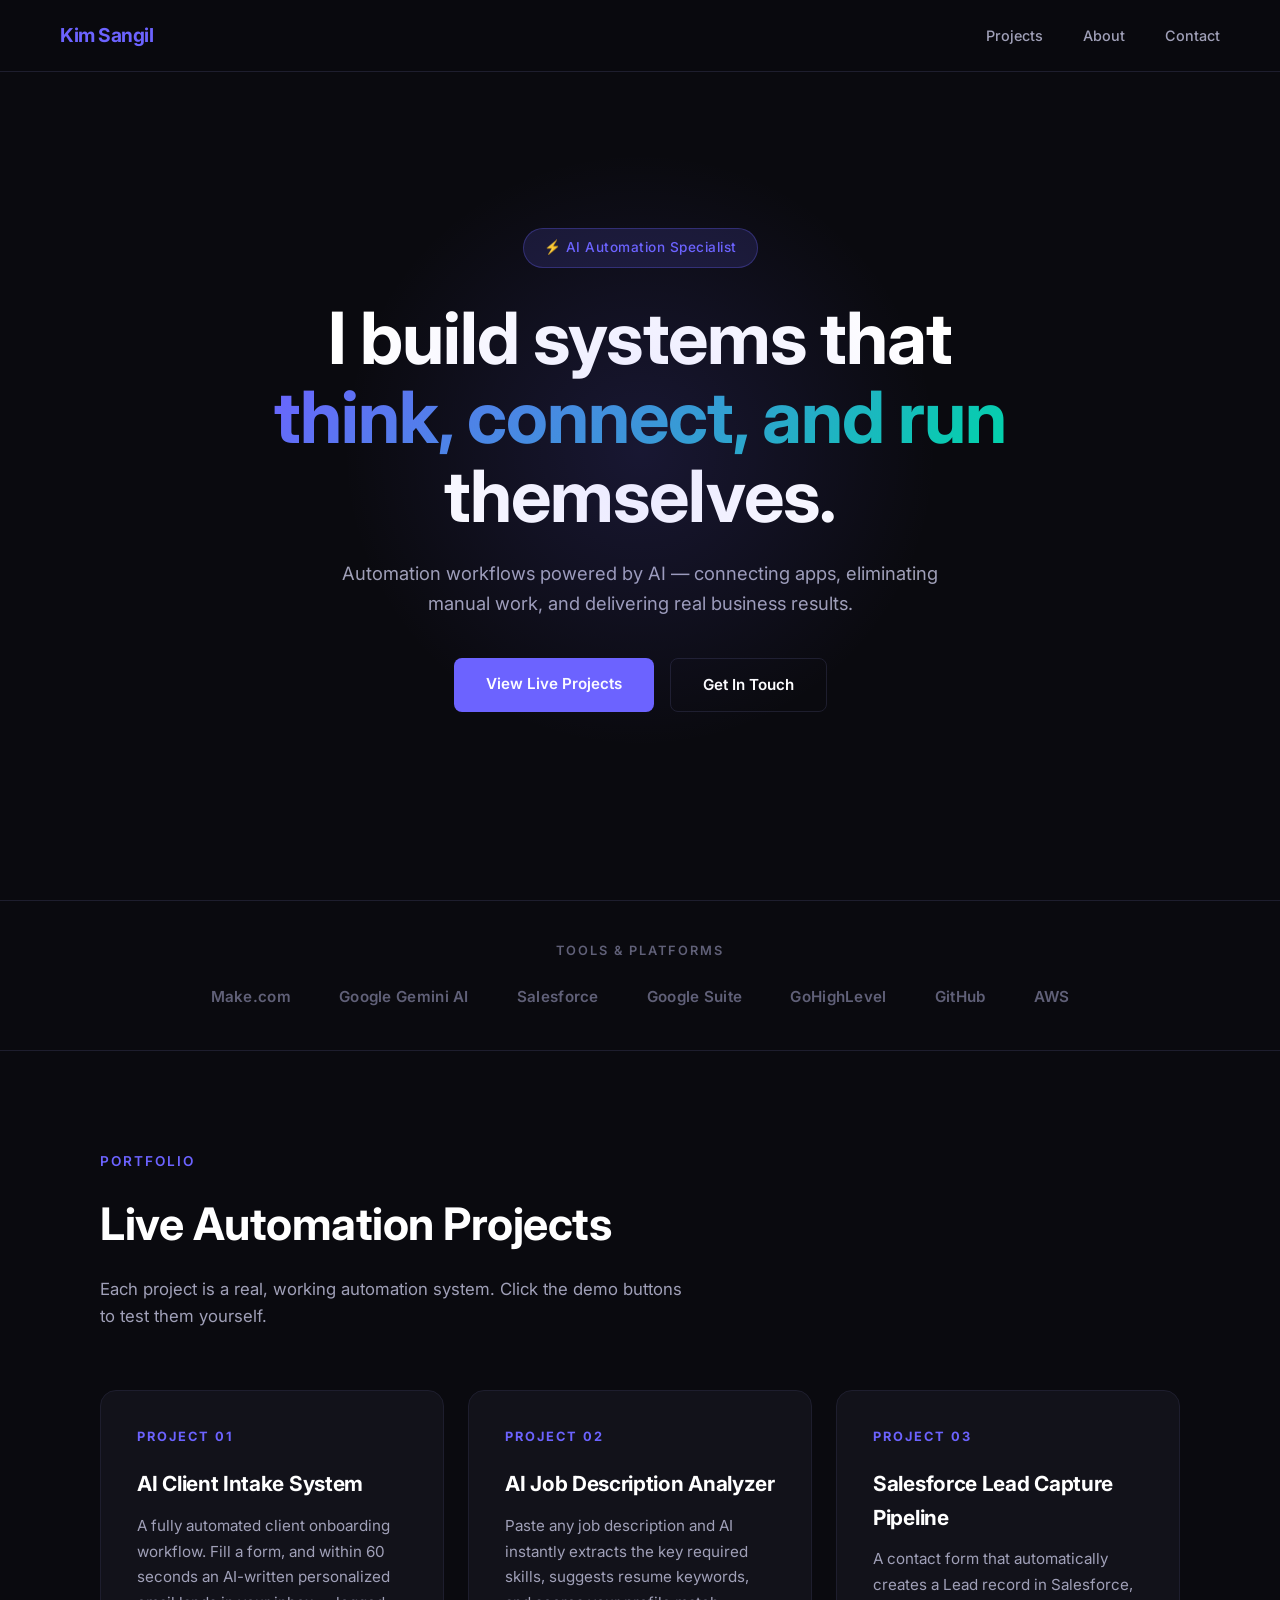
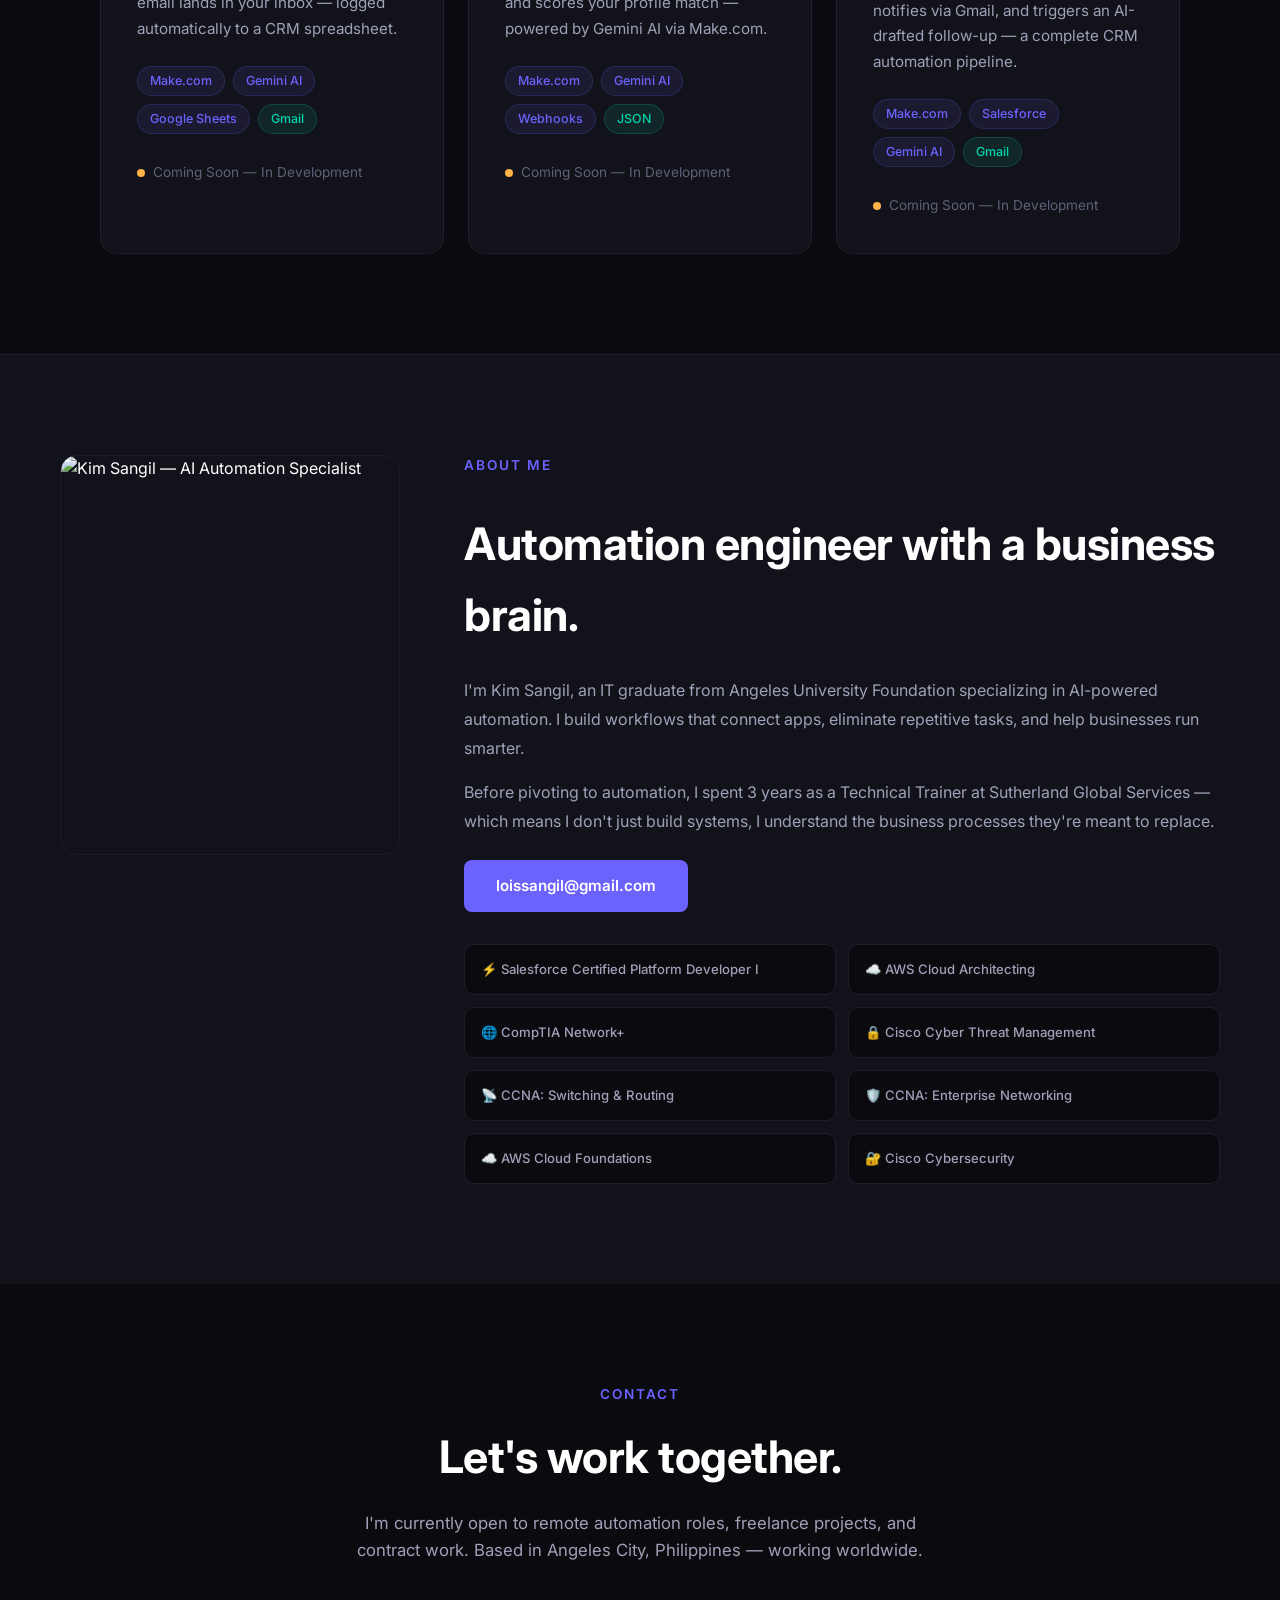
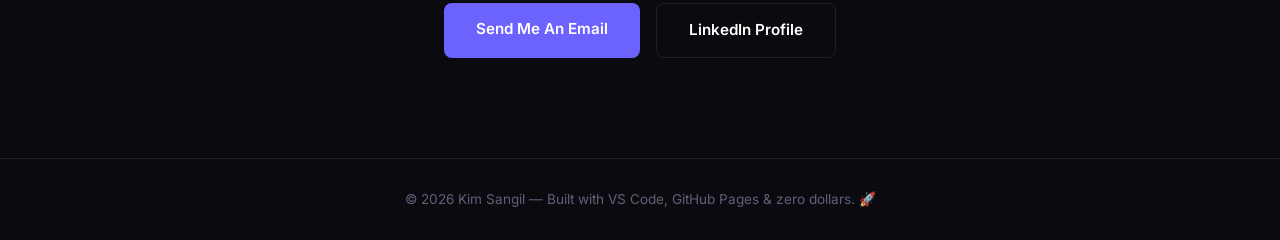
==== index.html @ e9405f99 "Redesign about section to 2-column layout with sticky photo" ====
<!doctype html>
<html lang="en">
  <head>
    <meta charset="UTF-8" />
    <meta name="viewport" content="width=device-width, initial-scale=1.0" />
    <title>Kim Sangil | AI Automation Portfolio</title>

    <!-- Google Fonts -->
    <link
      href="https://fonts.googleapis.com/css2?family=Inter:wght@300;400;500;600;700&display=swap"
      rel="stylesheet"
    />

    <!-- Our Stylesheet — separation of concerns -->
    <link rel="stylesheet" href="css/styles.css" />
  </head>
  <body>
    <!-- NAV -->
    <nav>
      <div class="nav-logo">Kim Sangil</div>
      <ul class="nav-links">
        <li><a href="#projects">Projects</a></li>
        <li><a href="#about">About</a></li>
        <li><a href="#contact">Contact</a></li>
      </ul>
    </nav>

    <!-- HERO -->
    <section class="hero">
      <div>
        <div class="hero-badge">⚡ AI Automation Specialist</div>
        <h1>
          I build systems that<br /><span>think, connect, and run</span
          ><br />themselves.
        </h1>
        <p>
          Automation workflows powered by AI — connecting apps, eliminating
          manual work, and delivering real business results.
        </p>
        <div class="hero-buttons">
          <a href="#projects" class="btn-primary">View Live Projects</a>
          <a href="#contact" class="btn-secondary">Get In Touch</a>
        </div>
      </div>
    </section>

    <!-- TECH STRIP -->
    <div class="tech-strip">
      <p>Tools & Platforms</p>
      <div class="tech-logos">
        <span class="tech-logo">Make.com</span>
        <span class="tech-logo">Google Gemini AI</span>
        <span class="tech-logo">Salesforce</span>
        <span class="tech-logo">Google Suite</span>
        <span class="tech-logo">GoHighLevel</span>
        <span class="tech-logo">GitHub</span>
        <span class="tech-logo">AWS</span>
      </div>
    </div>

    <!-- PROJECTS -->
    <section class="projects" id="projects">
      <div class="section-label">Portfolio</div>
      <h2 class="section-title">Live Automation Projects</h2>
      <p class="section-subtitle">
        Each project is a real, working automation system. Click the demo
        buttons to test them yourself.
      </p>

      <div class="projects-grid">
        <!-- PROJECT 1 -->
        <div class="project-card">
          <div class="project-number">PROJECT 01</div>
          <h3 class="project-title">AI Client Intake System</h3>
          <p class="project-desc">
            A fully automated client onboarding workflow. Fill a form, and
            within 60 seconds an AI-written personalized email lands in your
            inbox — logged automatically to a CRM spreadsheet.
          </p>
          <div class="project-tags">
            <span class="tag">Make.com</span>
            <span class="tag">Gemini AI</span>
            <span class="tag">Google Sheets</span>
            <span class="tag green">Gmail</span>
          </div>
          <div class="project-status">
            <div class="status-dot building"></div>
            Coming Soon — In Development
          </div>
        </div>

        <!-- PROJECT 2 -->
        <div class="project-card">
          <div class="project-number">PROJECT 02</div>
          <h3 class="project-title">AI Job Description Analyzer</h3>
          <p class="project-desc">
            Paste any job description and AI instantly extracts the key required
            skills, suggests resume keywords, and scores your profile match —
            powered by Gemini AI via Make.com.
          </p>
          <div class="project-tags">
            <span class="tag">Make.com</span>
            <span class="tag">Gemini AI</span>
            <span class="tag">Webhooks</span>
            <span class="tag green">JSON</span>
          </div>
          <div class="project-status">
            <div class="status-dot building"></div>
            Coming Soon — In Development
          </div>
        </div>

        <!-- PROJECT 3 -->
        <div class="project-card">
          <div class="project-number">PROJECT 03</div>
          <h3 class="project-title">Salesforce Lead Capture Pipeline</h3>
          <p class="project-desc">
            A contact form that automatically creates a Lead record in
            Salesforce, notifies via Gmail, and triggers an AI-drafted follow-up
            — a complete CRM automation pipeline.
          </p>
          <div class="project-tags">
            <span class="tag">Make.com</span>
            <span class="tag">Salesforce</span>
            <span class="tag">Gemini AI</span>
            <span class="tag green">Gmail</span>
          </div>
          <div class="project-status">
            <div class="status-dot building"></div>
            Coming Soon — In Development
          </div>
        </div>
      </div>
    </section>

    <!-- ABOUT -->
    <section class="about" id="about">
      <div class="about-inner">
        <!-- LEFT: Photo -->
        <div class="about-photo-wrapper">
          <img
            src="assets/kim_sangil_photo.jpg"
            alt="Kim Sangil — AI Automation Specialist"
            class="about-photo"
          />
        </div>

        <!-- RIGHT: Everything stacked -->
        <div class="about-content">
          <div class="section-label">About Me</div>
          <h2 class="section-title">
            Automation engineer with a business brain.
          </h2>
          <p>
            I'm Kim Sangil, an IT graduate from Angeles University Foundation
            specializing in AI-powered automation. I build workflows that
            connect apps, eliminate repetitive tasks, and help businesses run
            smarter.
          </p>
          <p>
            Before pivoting to automation, I spent 3 years as a Technical
            Trainer at Sutherland Global Services — which means I don't just
            build systems, I understand the business processes they're meant to
            replace.
          </p>
          <a href="mailto:loissangil@gmail.com" class="btn-primary"
            >loissangil@gmail.com</a
          >

          <!-- Certs sit naturally below the text -->
          <div class="certs-grid">
            <div class="cert-item">
              ⚡ Salesforce Certified Platform Developer I
            </div>
            <div class="cert-item">☁️ AWS Cloud Architecting</div>
            <div class="cert-item">🌐 CompTIA Network+</div>
            <div class="cert-item">🔒 Cisco Cyber Threat Management</div>
            <div class="cert-item">📡 CCNA: Switching & Routing</div>
            <div class="cert-item">🛡️ CCNA: Enterprise Networking</div>
            <div class="cert-item">☁️ AWS Cloud Foundations</div>
            <div class="cert-item">🔐 Cisco Cybersecurity</div>
          </div>
        </div>
      </div>
    </section>

    <!-- CONTACT -->
    <section class="contact" id="contact">
      <div class="section-label">Contact</div>
      <h2 class="section-title">Let's work together.</h2>
      <p>
        I'm currently open to remote automation roles, freelance projects, and
        contract work. Based in Angeles City, Philippines — working worldwide.
      </p>
      <div class="contact-links">
        <a href="mailto:loissangil@gmail.com" class="btn-primary"
          >Send Me An Email</a
        >
        <a
          href="https://linkedin.com/in/kimsangil"
          target="_blank"
          class="btn-secondary"
          >LinkedIn Profile</a
        >
      </div>
    </section>

    <!-- FOOTER -->
    <footer>
      <p>
        © 2026 Kim Sangil — Built with VS Code, GitHub Pages & zero dollars. 🚀
      </p>
    </footer>

    <!-- Our JavaScript — loads last so HTML exists before JS runs -->
    <script src="js/main.js"></script>
  </body>
</html>
---- css/styles.css ----
/* ============================================
   KIM SANGIL — AUTOMATION PORTFOLIO
   styles.css — All visual design lives here
   ============================================ */

* {
  margin: 0;
  padding: 0;
  box-sizing: border-box;
}

:root {
  --primary: #6c63ff;
  --primary-dark: #5a52d5;
  --secondary: #00d4aa;
  --dark: #0a0a0f;
  --dark-card: #12121a;
  --dark-border: #1e1e2e;
  --text-primary: #ffffff;
  --text-secondary: #a0a0b8;
  --text-muted: #606078;
}

body {
  font-family: "Inter", sans-serif;
  background-color: var(--dark);
  color: var(--text-primary);
  line-height: 1.6;
}

/* ============================================
   NAVIGATION
   ============================================ */
nav {
  position: fixed;
  top: 0;
  width: 100%;
  padding: 20px 60px;
  display: flex;
  justify-content: space-between;
  align-items: center;
  background: rgba(10, 10, 15, 0.85);
  backdrop-filter: blur(12px);
  border-bottom: 1px solid var(--dark-border);
  z-index: 1000;
}

.nav-logo {
  font-size: 1.2rem;
  font-weight: 700;
  color: var(--primary);
  letter-spacing: -0.5px;
}

.nav-links {
  display: flex;
  gap: 40px;
  list-style: none;
}

.nav-links a {
  color: var(--text-secondary);
  text-decoration: none;
  font-size: 0.9rem;
  font-weight: 500;
  transition: color 0.3s;
}

.nav-links a:hover {
  color: var(--text-primary);
}

/* ============================================
   HERO SECTION
   ============================================ */
.hero {
  min-height: 100vh;
  display: flex;
  align-items: center;
  justify-content: center;
  text-align: center;
  padding: 120px 20px 80px;
  position: relative;
  overflow: hidden;
}

.hero::before {
  content: "";
  position: absolute;
  width: 600px;
  height: 600px;
  background: radial-gradient(
    circle,
    rgba(108, 99, 255, 0.15) 0%,
    transparent 70%
  );
  top: 50%;
  left: 50%;
  transform: translate(-50%, -50%);
  pointer-events: none;
}

.hero-badge {
  display: inline-block;
  background: rgba(108, 99, 255, 0.15);
  border: 1px solid rgba(108, 99, 255, 0.3);
  color: var(--primary);
  padding: 8px 20px;
  border-radius: 50px;
  font-size: 0.85rem;
  font-weight: 500;
  margin-bottom: 30px;
  letter-spacing: 0.5px;
}

.hero h1 {
  font-size: clamp(2.5rem, 6vw, 4.5rem);
  font-weight: 700;
  line-height: 1.1;
  margin-bottom: 24px;
  letter-spacing: -1px;
}

.hero h1 span {
  background: linear-gradient(135deg, var(--primary), var(--secondary));
  -webkit-background-clip: text;
  -webkit-text-fill-color: transparent;
  background-clip: text;
}

.hero p {
  font-size: 1.15rem;
  color: var(--text-secondary);
  max-width: 600px;
  margin: 0 auto 40px;
  font-weight: 400;
}

.hero-buttons {
  display: flex;
  gap: 16px;
  justify-content: center;
  flex-wrap: wrap;
}

/* ============================================
   BUTTONS
   ============================================ */
.btn-primary {
  background: var(--primary);
  color: white;
  padding: 14px 32px;
  border-radius: 8px;
  text-decoration: none;
  font-weight: 600;
  font-size: 0.95rem;
  transition: all 0.3s;
  border: none;
  cursor: pointer;
  display: inline-block;
}

.btn-primary:hover {
  background: var(--primary-dark);
  transform: translateY(-2px);
  box-shadow: 0 8px 25px rgba(108, 99, 255, 0.4);
}

.btn-secondary {
  background: transparent;
  color: var(--text-primary);
  padding: 14px 32px;
  border-radius: 8px;
  text-decoration: none;
  font-weight: 600;
  font-size: 0.95rem;
  transition: all 0.3s;
  border: 1px solid var(--dark-border);
  display: inline-block;
}

.btn-secondary:hover {
  border-color: var(--primary);
  color: var(--primary);
  transform: translateY(-2px);
}

/* ============================================
   TECH STRIP
   ============================================ */
.tech-strip {
  padding: 40px 60px;
  border-top: 1px solid var(--dark-border);
  border-bottom: 1px solid var(--dark-border);
  text-align: center;
}

.tech-strip p {
  color: var(--text-muted);
  font-size: 0.8rem;
  font-weight: 600;
  letter-spacing: 2px;
  text-transform: uppercase;
  margin-bottom: 24px;
}

.tech-logos {
  display: flex;
  justify-content: center;
  align-items: center;
  gap: 48px;
  flex-wrap: wrap;
}

.tech-logo {
  color: var(--text-muted);
  font-size: 0.95rem;
  font-weight: 600;
  transition: color 0.3s;
  letter-spacing: 0.3px;
}

.tech-logo:hover {
  color: var(--text-primary);
}

/* ============================================
   PROJECTS SECTION
   ============================================ */
.projects {
  padding: 100px 60px;
  max-width: 1200px;
  margin: 0 auto;
}

.section-label {
  color: var(--primary);
  font-size: 0.85rem;
  font-weight: 600;
  letter-spacing: 2px;
  text-transform: uppercase;
  margin-bottom: 16px;
}

.section-title {
  font-size: clamp(1.8rem, 4vw, 2.8rem);
  font-weight: 700;
  margin-bottom: 16px;
  letter-spacing: -0.5px;
}

.section-subtitle {
  color: var(--text-secondary);
  font-size: 1.05rem;
  max-width: 600px;
  margin-bottom: 60px;
}

.projects-grid {
  display: grid;
  grid-template-columns: repeat(auto-fit, minmax(340px, 1fr));
  gap: 24px;
}

.project-card {
  background: var(--dark-card);
  border: 1px solid var(--dark-border);
  border-radius: 16px;
  padding: 36px;
  transition: all 0.3s;
  position: relative;
  overflow: hidden;
}

.project-card::before {
  content: "";
  position: absolute;
  top: 0;
  left: 0;
  right: 0;
  height: 2px;
  background: linear-gradient(90deg, var(--primary), var(--secondary));
  opacity: 0;
  transition: opacity 0.3s;
}

.project-card:hover {
  border-color: rgba(108, 99, 255, 0.3);
  transform: translateY(-4px);
  box-shadow: 0 20px 40px rgba(0, 0, 0, 0.3);
}

.project-card:hover::before {
  opacity: 1;
}

.project-number {
  font-size: 0.8rem;
  font-weight: 700;
  color: var(--primary);
  letter-spacing: 2px;
  margin-bottom: 20px;
}

.project-title {
  font-size: 1.3rem;
  font-weight: 700;
  margin-bottom: 12px;
  letter-spacing: -0.3px;
}

.project-desc {
  color: var(--text-secondary);
  font-size: 0.95rem;
  margin-bottom: 24px;
  line-height: 1.7;
}

.project-tags {
  display: flex;
  flex-wrap: wrap;
  gap: 8px;
  margin-bottom: 28px;
}

.tag {
  background: rgba(108, 99, 255, 0.1);
  border: 1px solid rgba(108, 99, 255, 0.2);
  color: var(--primary);
  padding: 4px 12px;
  border-radius: 50px;
  font-size: 0.78rem;
  font-weight: 500;
}

.tag.green {
  background: rgba(0, 212, 170, 0.1);
  border-color: rgba(0, 212, 170, 0.2);
  color: var(--secondary);
}

.project-status {
  display: flex;
  align-items: center;
  gap: 8px;
  color: var(--text-muted);
  font-size: 0.85rem;
}

.status-dot {
  width: 8px;
  height: 8px;
  border-radius: 50%;
  background: var(--secondary);
  animation: pulse 2s infinite;
}

.status-dot.building {
  background: #ffb347;
}

@keyframes pulse {
  0%,
  100% {
    opacity: 1;
  }
  50% {
    opacity: 0.4;
  }
}

/* ============================================
   ABOUT SECTION
   ============================================ */
.about {
  padding: 100px 60px;
  border-top: 1px solid var(--dark-border);
  background: var(--dark-card);
}

.about-inner {
  max-width: 1200px;
  margin: 0 auto;
  display: grid;
  grid-template-columns: 340px 1fr;
  gap: 64px;
  align-items: start;
}

/* LEFT COLUMN — Photo */
.about-photo-wrapper {
  position: sticky;
  top: 100px;
  display: flex;
  justify-content: center;
}

.about-photo {
  width: 100%;
  max-width: 340px;
  height: 400px;
  object-fit: cover;
  object-position: top;
  border-radius: 16px;
  border: 1px solid var(--dark-border);
  filter: grayscale(20%);
  transition: all 0.4s;
}

.about-photo:hover {
  filter: grayscale(0%);
  border-color: var(--primary);
  box-shadow: 0 20px 40px rgba(108, 99, 255, 0.2);
  transform: translateY(-4px);
}

/* RIGHT COLUMN — All content stacked */
.about-content {
  display: flex;
  flex-direction: column;
  gap: 16px;
}

.about-content .section-title {
  margin-bottom: 8px;
}

.about-content p {
  color: var(--text-secondary);
  font-size: 1rem;
  line-height: 1.8;
}

.about-content .btn-primary {
  align-self: flex-start;
  margin-top: 8px;
  margin-bottom: 8px;
}

/* Certs grid — 4 columns under the text */
.certs-grid {
  display: grid;
  grid-template-columns: repeat(2, 1fr);
  gap: 12px;
  margin-top: 8px;
}

.cert-item {
  background: var(--dark);
  border: 1px solid var(--dark-border);
  border-radius: 10px;
  padding: 14px 16px;
  font-size: 0.82rem;
  color: var(--text-secondary);
  font-weight: 500;
  transition: all 0.3s;
}

.cert-item:hover {
  border-color: var(--primary);
  color: var(--text-primary);
}

/* ============================================
   CONTACT SECTION
   ============================================ */
.contact {
  padding: 100px 60px;
  text-align: center;
  max-width: 700px;
  margin: 0 auto;
}

.contact p {
  color: var(--text-secondary);
  font-size: 1.05rem;
  margin-bottom: 40px;
}

.contact-links {
  display: flex;
  gap: 16px;
  justify-content: center;
  flex-wrap: wrap;
}

/* ============================================
   FOOTER
   ============================================ */
footer {
  padding: 30px 60px;
  border-top: 1px solid var(--dark-border);
  text-align: center;
  color: var(--text-muted);
  font-size: 0.85rem;
}

/* ============================================
   RESPONSIVE — MOBILE
   ============================================ */
@media (max-width: 768px) {
  nav {
    padding: 16px 24px;
  }
  .nav-links {
    display: none;
  }
  .hero {
    padding: 100px 24px 60px;
  }
  .tech-strip {
    padding: 30px 24px;
  }
  .tech-logos {
    gap: 24px;
  }
  .projects {
    padding: 60px 24px;
  }
  .about {
    padding: 60px 24px;
  }
  .about-inner {
    grid-template-columns: 1fr;
    gap: 40px;
  }
  .about-photo-wrapper {
    position: static;
  }
  .about-photo {
    height: 300px;
  }
  .certs-grid {
    grid-template-columns: 1fr;
  }
  .contact {
    padding: 60px 24px;
  }
  footer {
    padding: 24px;
  }
}
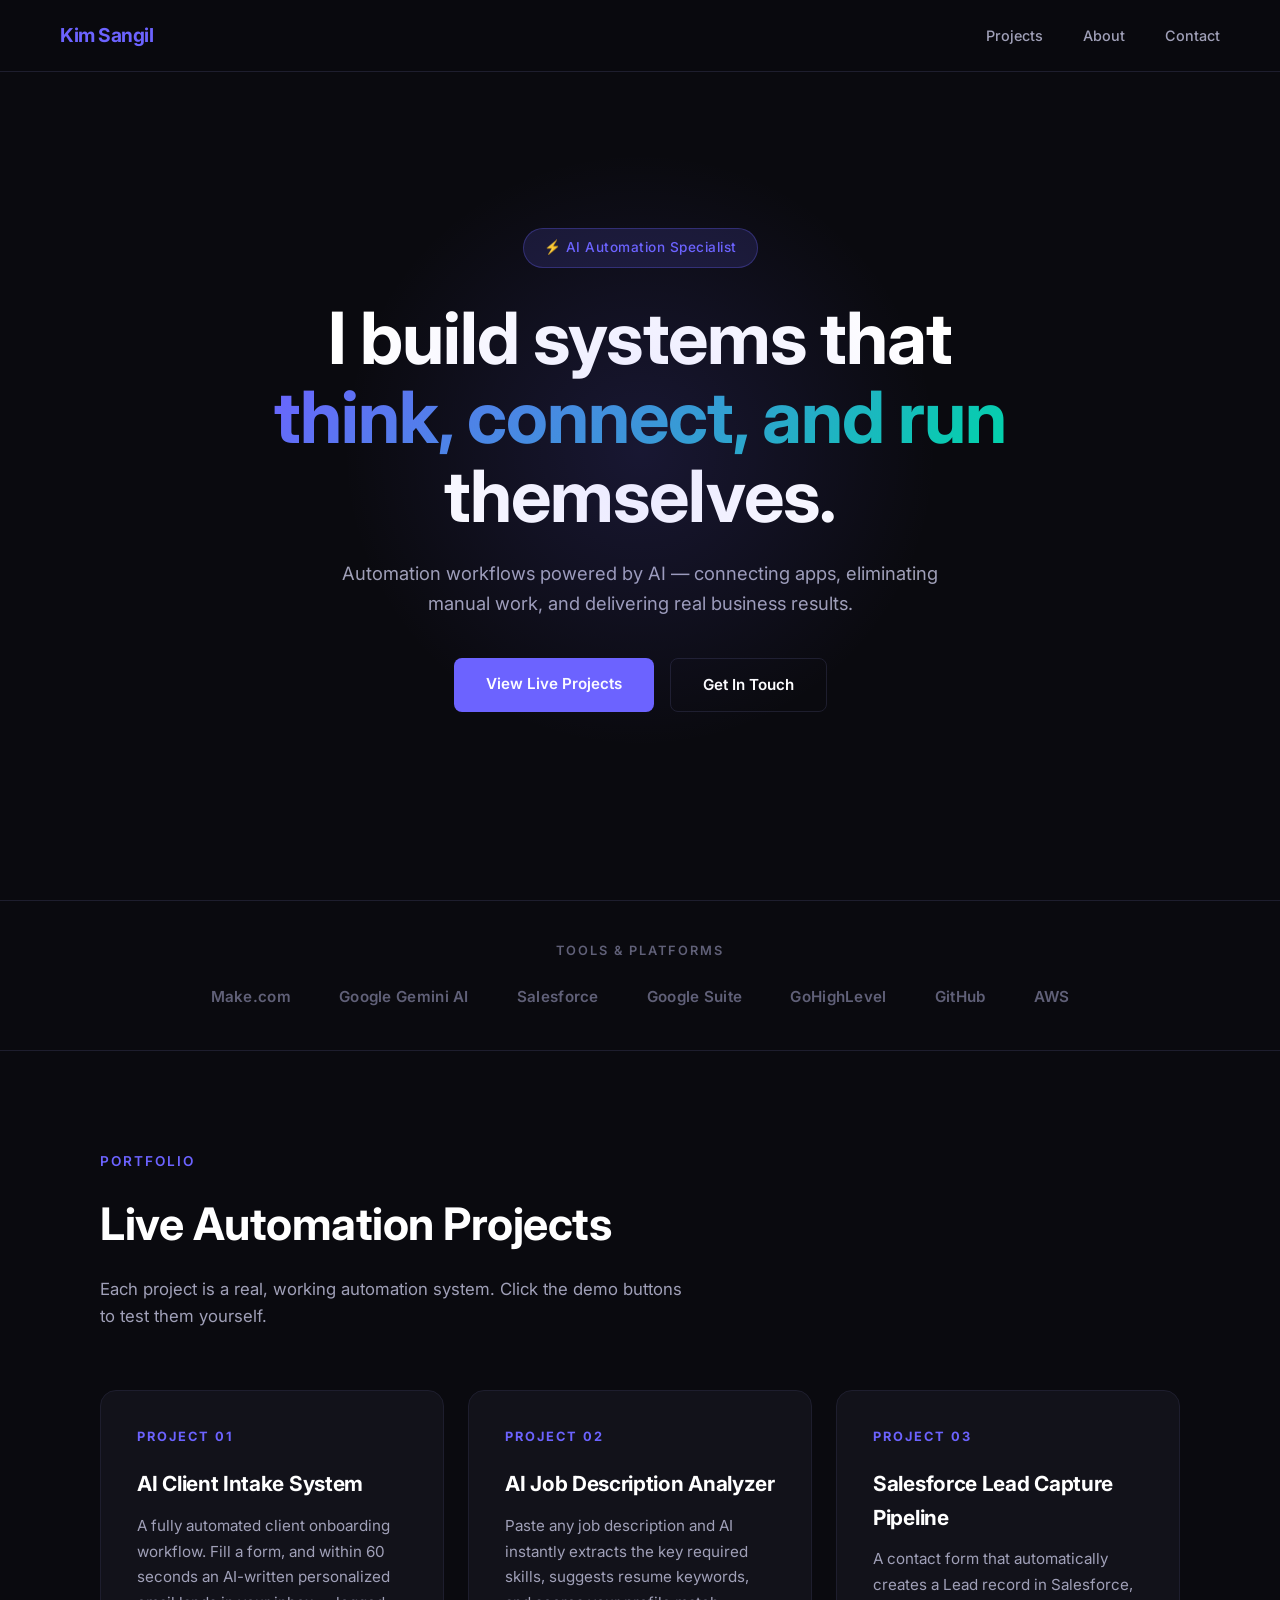
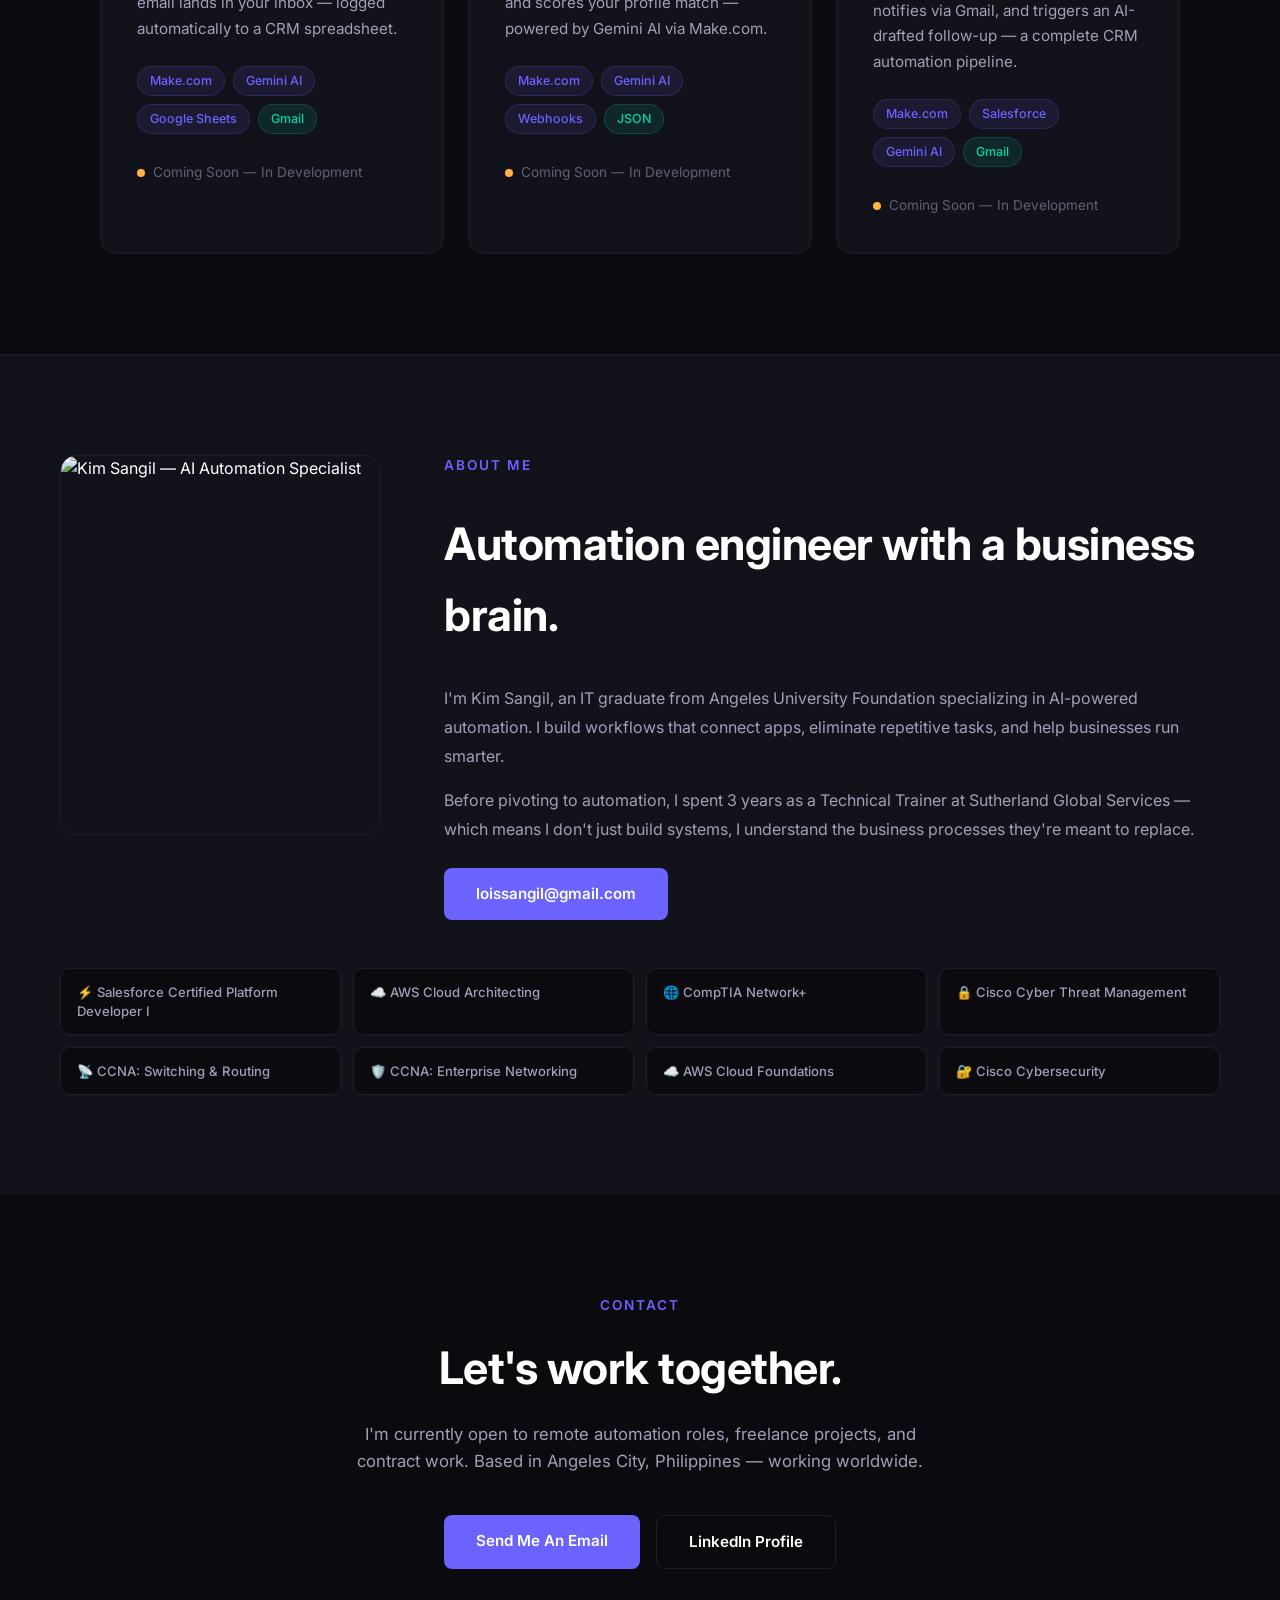
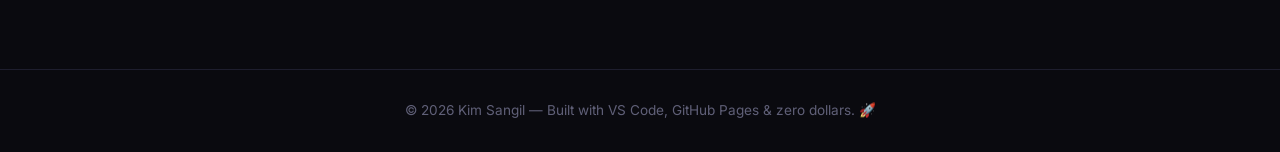
==== commit 77459971: "Fix about section layout using grid-template-areas" ====
--- a/index.html
+++ b/index.html
@@ -136,7 +136,7 @@
     <!-- ABOUT -->
     <section class="about" id="about">
       <div class="about-inner">
-        <!-- LEFT: Photo -->
+        <!-- Photo -->
         <div class="about-photo-wrapper">
           <img
             src="assets/kim_sangil_photo.jpg"
@@ -145,8 +145,8 @@
           />
         </div>
 
-        <!-- RIGHT: Everything stacked -->
-        <div class="about-content">
+        <!-- Text -->
+        <div class="about-text">
           <div class="section-label">About Me</div>
           <h2 class="section-title">
             Automation engineer with a business brain.
@@ -163,23 +163,23 @@
             build systems, I understand the business processes they're meant to
             replace.
           </p>
-          <a href="mailto:loissangil@gmail.com" class="btn-primary"
+          <a href="mailto:loissangil@gmail.com" class="btn-primary about-btn"
             >loissangil@gmail.com</a
           >
-
-          <!-- Certs sit naturally below the text -->
-          <div class="certs-grid">
-            <div class="cert-item">
-              ⚡ Salesforce Certified Platform Developer I
-            </div>
-            <div class="cert-item">☁️ AWS Cloud Architecting</div>
-            <div class="cert-item">🌐 CompTIA Network+</div>
-            <div class="cert-item">🔒 Cisco Cyber Threat Management</div>
-            <div class="cert-item">📡 CCNA: Switching & Routing</div>
-            <div class="cert-item">🛡️ CCNA: Enterprise Networking</div>
-            <div class="cert-item">☁️ AWS Cloud Foundations</div>
-            <div class="cert-item">🔐 Cisco Cybersecurity</div>
-          </div>
+        </div>
+
+        <!-- Certs — spans full width below both columns -->
+        <div class="certs-grid">
+          <div class="cert-item">
+            ⚡ Salesforce Certified Platform Developer I
+          </div>
+          <div class="cert-item">☁️ AWS Cloud Architecting</div>
+          <div class="cert-item">🌐 CompTIA Network+</div>
+          <div class="cert-item">🔒 Cisco Cyber Threat Management</div>
+          <div class="cert-item">📡 CCNA: Switching & Routing</div>
+          <div class="cert-item">🛡️ CCNA: Enterprise Networking</div>
+          <div class="cert-item">☁️ AWS Cloud Foundations</div>
+          <div class="cert-item">🔐 Cisco Cybersecurity</div>
         </div>
       </div>
     </section>
--- a/css/styles.css
+++ b/css/styles.css
@@ -373,92 +373,91 @@
    ABOUT SECTION
    ============================================ */
 .about {
-  padding: 100px 60px;
-  border-top: 1px solid var(--dark-border);
-  background: var(--dark-card);
+    padding: 100px 60px;
+    border-top: 1px solid var(--dark-border);
+    background: var(--dark-card);
 }
 
 .about-inner {
-  max-width: 1200px;
-  margin: 0 auto;
-  display: grid;
-  grid-template-columns: 340px 1fr;
-  gap: 64px;
-  align-items: start;
-}
-
-/* LEFT COLUMN — Photo */
+    max-width: 1200px;
+    margin: 0 auto;
+    display: grid;
+    grid-template-columns: 320px 1fr;
+    grid-template-areas:
+        "photo text"
+        "certs certs";
+    gap: 48px 64px;
+    align-items: start;
+}
+
+/* Photo — top left */
 .about-photo-wrapper {
-  position: sticky;
-  top: 100px;
-  display: flex;
-  justify-content: center;
+    grid-area: photo;
 }
 
 .about-photo {
-  width: 100%;
-  max-width: 340px;
-  height: 400px;
-  object-fit: cover;
-  object-position: top;
-  border-radius: 16px;
-  border: 1px solid var(--dark-border);
-  filter: grayscale(20%);
-  transition: all 0.4s;
+    width: 100%;
+    height: 380px;
+    object-fit: cover;
+    object-position: top;
+    border-radius: 16px;
+    border: 1px solid var(--dark-border);
+    filter: grayscale(20%);
+    transition: all 0.4s;
+    display: block;
 }
 
 .about-photo:hover {
-  filter: grayscale(0%);
-  border-color: var(--primary);
-  box-shadow: 0 20px 40px rgba(108, 99, 255, 0.2);
-  transform: translateY(-4px);
-}
-
-/* RIGHT COLUMN — All content stacked */
-.about-content {
-  display: flex;
-  flex-direction: column;
-  gap: 16px;
-}
-
-.about-content .section-title {
-  margin-bottom: 8px;
-}
-
-.about-content p {
-  color: var(--text-secondary);
-  font-size: 1rem;
-  line-height: 1.8;
-}
-
-.about-content .btn-primary {
-  align-self: flex-start;
-  margin-top: 8px;
-  margin-bottom: 8px;
-}
-
-/* Certs grid — 4 columns under the text */
+    filter: grayscale(0%);
+    border-color: var(--primary);
+    box-shadow: 0 20px 40px rgba(108, 99, 255, 0.2);
+    transform: translateY(-4px);
+}
+
+/* Text — top right */
+.about-text {
+    grid-area: text;
+    display: flex;
+    flex-direction: column;
+    gap: 16px;
+    justify-content: center;
+    height: 100%;
+}
+
+.about-text p {
+    color: var(--text-secondary);
+    font-size: 1rem;
+    line-height: 1.8;
+}
+
+.about-btn {
+    align-self: flex-start;
+    margin-top: 8px;
+}
+
+/* Certs — full width below both columns */
 .certs-grid {
-  display: grid;
-  grid-template-columns: repeat(2, 1fr);
-  gap: 12px;
-  margin-top: 8px;
+    grid-area: certs;
+    display: grid;
+    grid-template-columns: repeat(4, 1fr);
+    gap: 12px;
 }
 
 .cert-item {
-  background: var(--dark);
-  border: 1px solid var(--dark-border);
-  border-radius: 10px;
-  padding: 14px 16px;
-  font-size: 0.82rem;
-  color: var(--text-secondary);
-  font-weight: 500;
-  transition: all 0.3s;
+    background: var(--dark);
+    border: 1px solid var(--dark-border);
+    border-radius: 10px;
+    padding: 14px 16px;
+    font-size: 0.82rem;
+    color: var(--text-secondary);
+    font-weight: 500;
+    transition: all 0.3s;
+    line-height: 1.4;
 }
 
 .cert-item:hover {
-  border-color: var(--primary);
-  color: var(--text-primary);
+    border-color: var(--primary);
+    color: var(--text-primary);
 }
 
 /* ============================================
@@ -499,44 +498,32 @@
    RESPONSIVE — MOBILE
    ============================================ */
 @media (max-width: 768px) {
-  nav {
-    padding: 16px 24px;
-  }
-  .nav-links {
-    display: none;
-  }
-  .hero {
-    padding: 100px 24px 60px;
-  }
-  .tech-strip {
-    padding: 30px 24px;
-  }
-  .tech-logos {
-    gap: 24px;
-  }
-  .projects {
-    padding: 60px 24px;
-  }
-  .about {
-    padding: 60px 24px;
-  }
-  .about-inner {
-    grid-template-columns: 1fr;
-    gap: 40px;
-  }
-  .about-photo-wrapper {
-    position: static;
-  }
-  .about-photo {
-    height: 300px;
-  }
-  .certs-grid {
-    grid-template-columns: 1fr;
-  }
-  .contact {
-    padding: 60px 24px;
-  }
-  footer {
-    padding: 24px;
-  }
-}
+    nav { padding: 16px 24px; }
+    .nav-links { display: none; }
+    .hero { padding: 100px 24px 60px; }
+    .tech-strip { padding: 30px 24px; }
+    .tech-logos { gap: 24px; }
+    .projects { padding: 60px 24px; }
+    .about { padding: 60px 24px; }
+    .about-inner {
+        grid-template-columns: 1fr;
+        grid-template-areas:
+            "photo"
+            "text"
+            "certs";
+        gap: 32px;
+    }
+    .about-photo {
+        height: 280px;
+    }
+    .about-btn {
+        align-self: stretch;
+        text-align: center;
+    }
+    .certs-grid {
+        grid-template-columns: repeat(2, 1fr);
+    }
+    .contact { padding: 60px 24px; }
+    footer { padding: 24px; }
+}
+
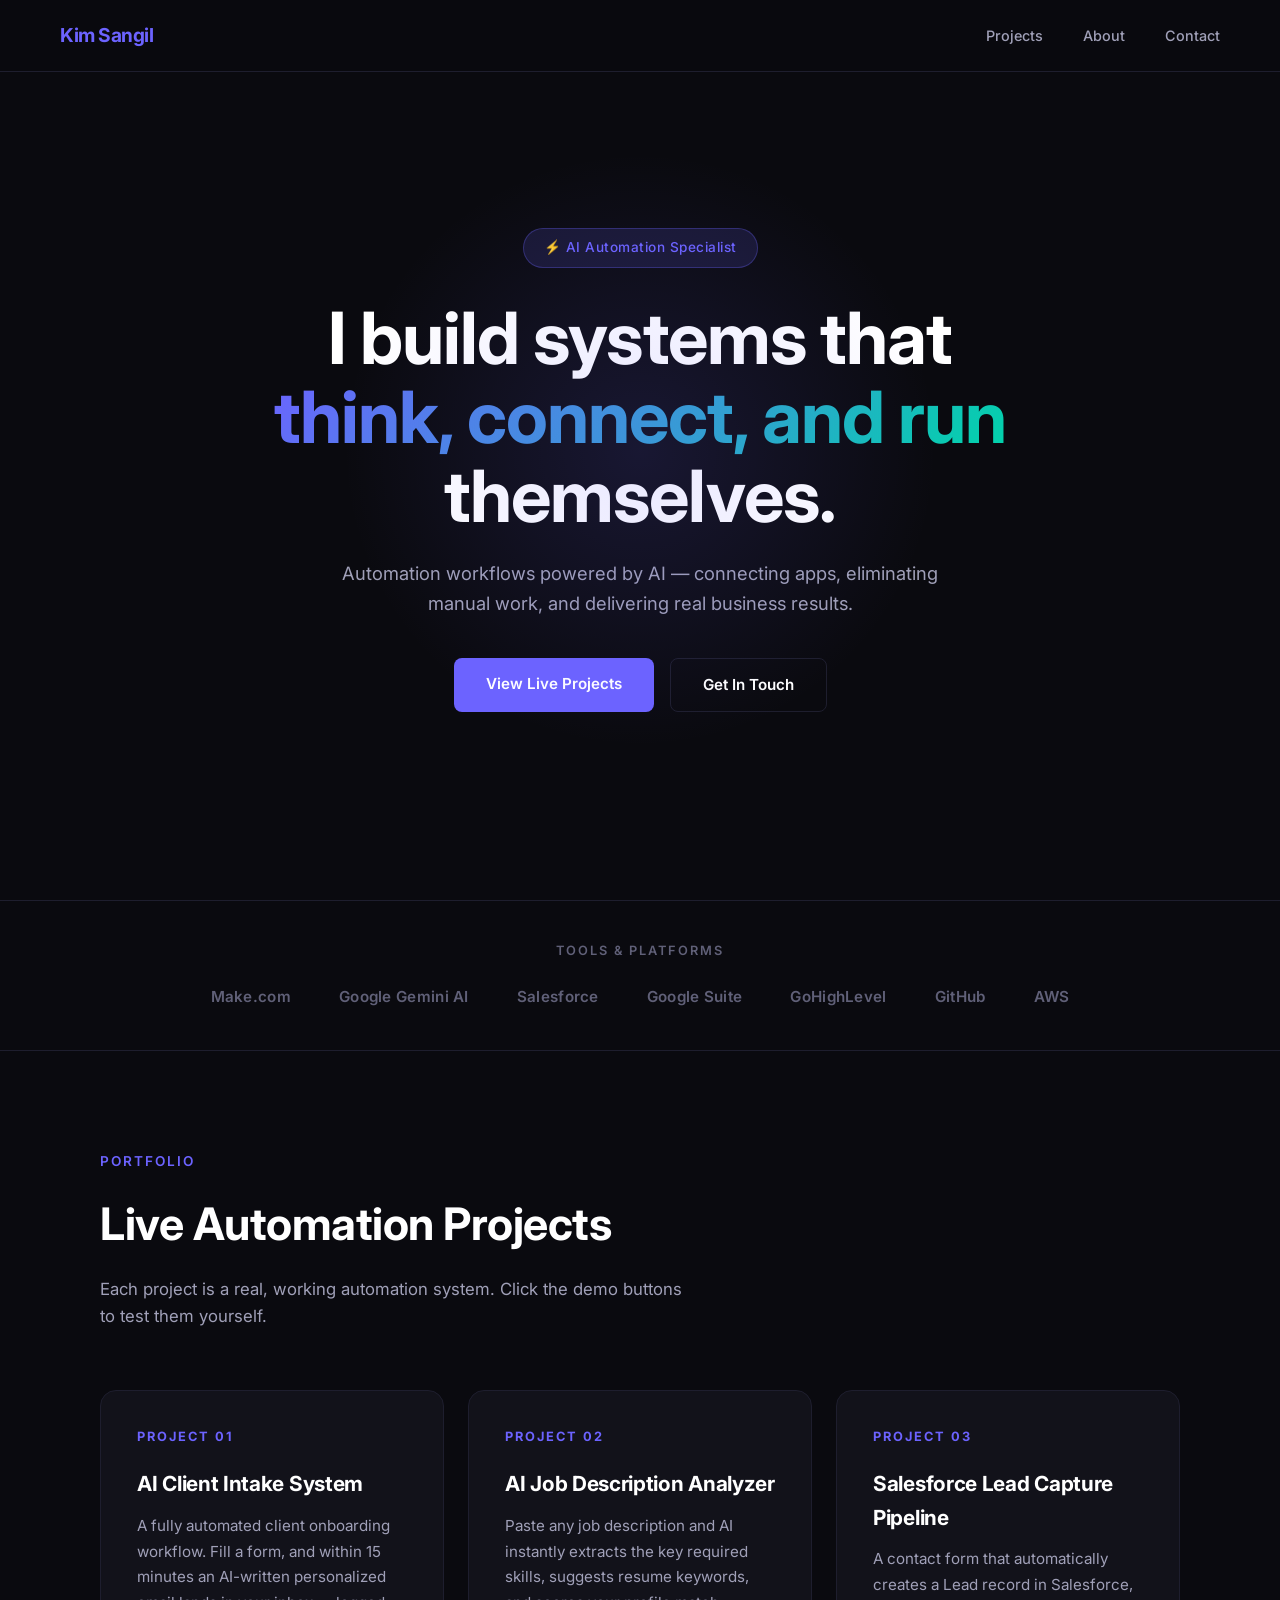
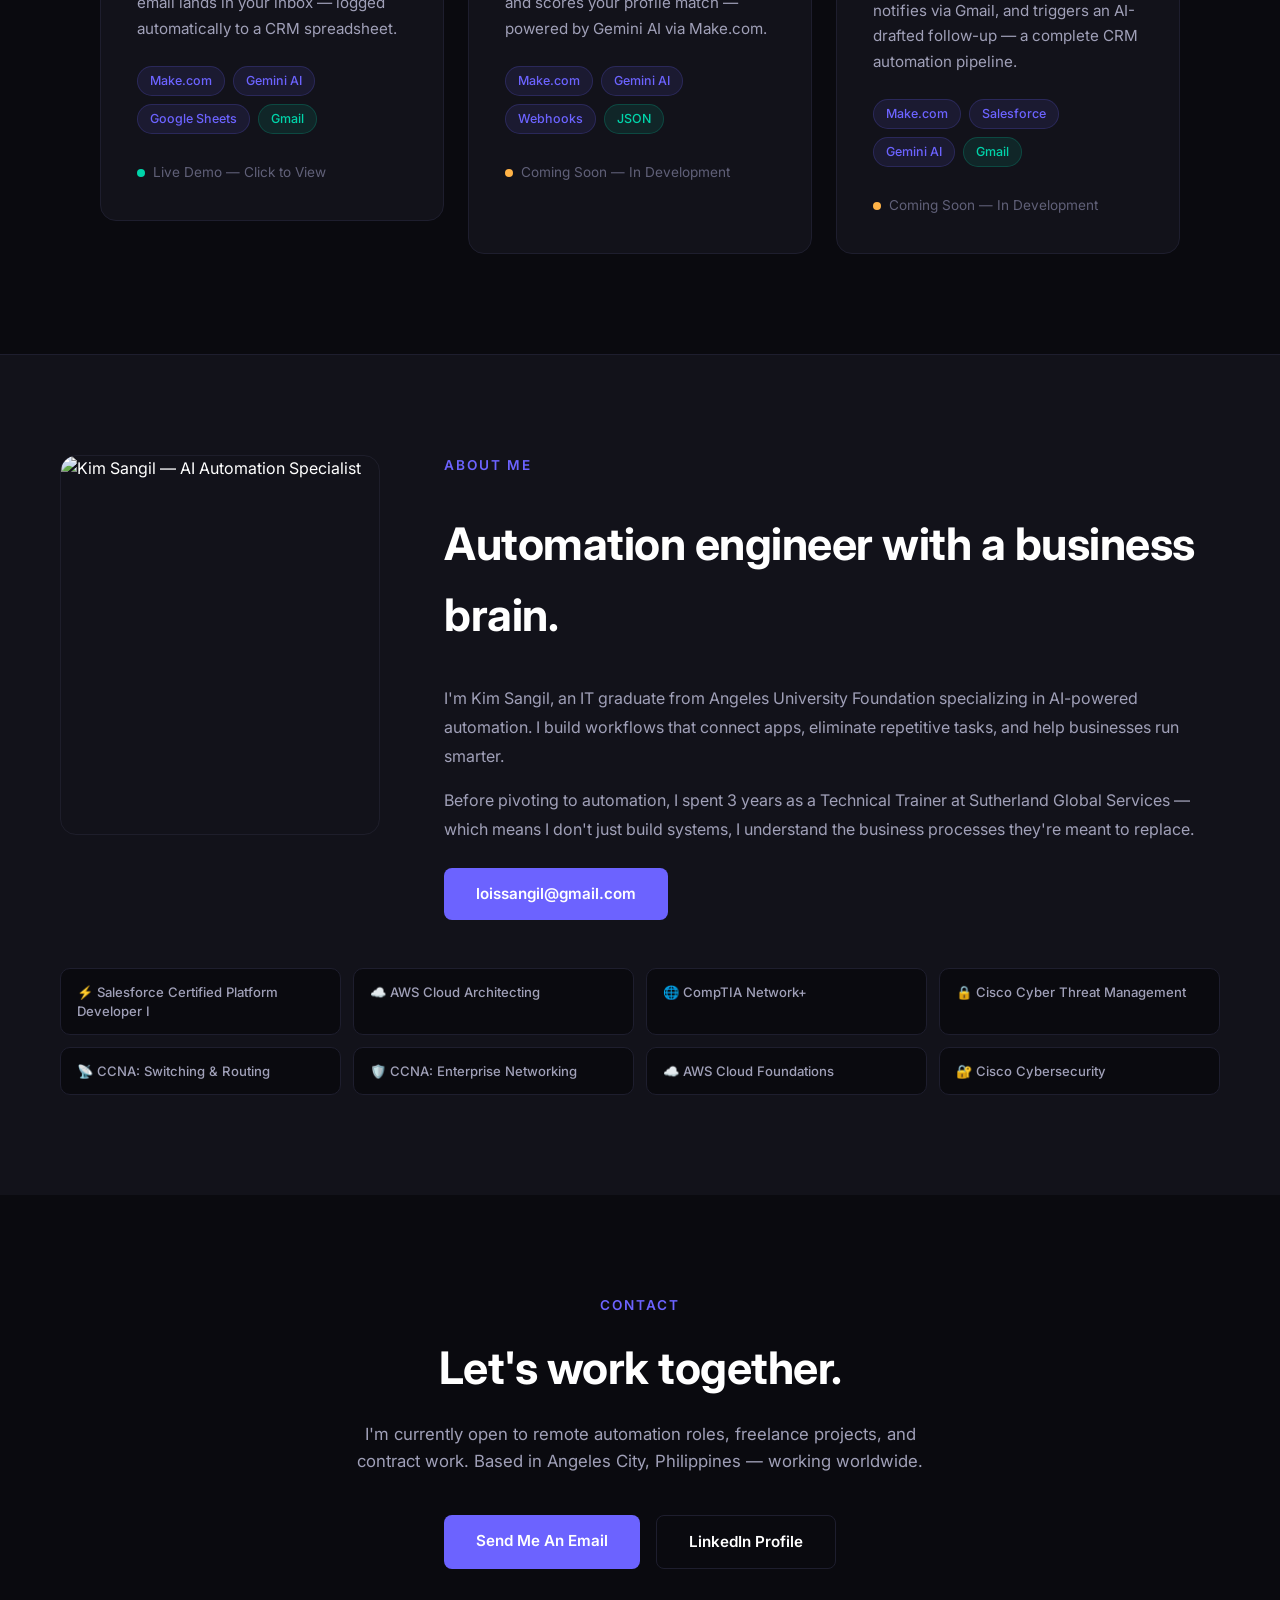
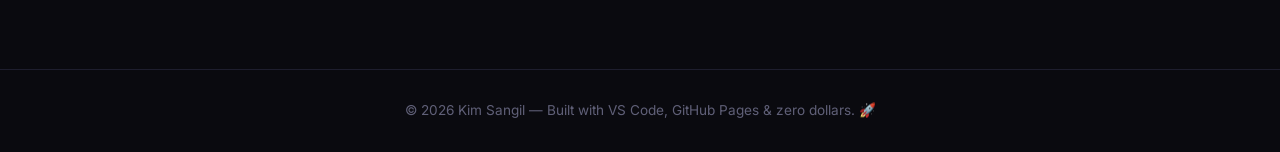
==== commit 4bd30f7e: "Add Project 01 detail page with embedded demo and build process" ====
--- a/index.html
+++ b/index.html
@@ -69,25 +69,23 @@
 
       <div class="projects-grid">
         <!-- PROJECT 1 -->
-        <div class="project-card">
-          <div class="project-number">PROJECT 01</div>
-          <h3 class="project-title">AI Client Intake System</h3>
-          <p class="project-desc">
-            A fully automated client onboarding workflow. Fill a form, and
-            within 60 seconds an AI-written personalized email lands in your
-            inbox — logged automatically to a CRM spreadsheet.
-          </p>
-          <div class="project-tags">
+<a href="project1.html" class="project-card-link">
+    <div class="project-card">
+        <div class="project-number">PROJECT 01</div>
+        <h3 class="project-title">AI Client Intake System</h3>
+        <p class="project-desc">A fully automated client onboarding workflow. Fill a form, and within 15 minutes an AI-written personalized email lands in your inbox — logged automatically to a CRM spreadsheet.</p>
+        <div class="project-tags">
             <span class="tag">Make.com</span>
             <span class="tag">Gemini AI</span>
             <span class="tag">Google Sheets</span>
             <span class="tag green">Gmail</span>
-          </div>
-          <div class="project-status">
-            <div class="status-dot building"></div>
-            Coming Soon — In Development
-          </div>
-        </div>
+        </div>
+        <div class="project-status">
+            <div class="status-dot"></div>
+            Live Demo — Click to View
+        </div>
+    </div>
+</a>
 
         <!-- PROJECT 2 -->
         <div class="project-card">
--- a/css/styles.css
+++ b/css/styles.css
@@ -270,6 +270,12 @@
   transition: all 0.3s;
   position: relative;
   overflow: hidden;
+}
+
+.project-card-link {
+    text-decoration: none;
+    color: inherit;
+    display: block;
 }
 
 .project-card::before {
@@ -527,3 +533,137 @@
     footer { padding: 24px; }
 }
 
+/* ============================================
+   PROJECT DETAIL PAGE (project1.html)
+   ============================================ */
+.project-hero {
+    padding: 140px 60px 80px;
+    max-width: 800px;
+    margin: 0 auto;
+    text-align: center;
+}
+
+.project-hero h1 {
+    font-size: clamp(2.2rem, 5vw, 3.5rem);
+    font-weight: 700;
+    margin-bottom: 20px;
+    letter-spacing: -1px;
+}
+
+.project-hero h1 span {
+    background: linear-gradient(135deg, var(--primary), var(--secondary));
+    -webkit-background-clip: text;
+    -webkit-text-fill-color: transparent;
+    background-clip: text;
+}
+
+.project-hero p {
+    color: var(--text-secondary);
+    font-size: 1.1rem;
+    margin-bottom: 24px;
+    line-height: 1.7;
+}
+
+.project-hero .project-tags {
+    display: flex;
+    justify-content: center;
+    flex-wrap: wrap;
+    gap: 8px;
+}
+
+/* DEMO SECTION */
+.demo-section {
+    padding: 60px 60px 100px;
+    max-width: 900px;
+    margin: 0 auto;
+    text-align: center;
+}
+
+.iframe-wrapper {
+    max-width: 700px;
+    margin: 40px auto 0;
+    border-radius: 16px;
+    overflow: hidden;
+    border: 1px solid var(--dark-border);
+    background: var(--dark-card);
+}
+
+.iframe-wrapper iframe {
+    display: block;
+    border: none;
+}
+
+/* BUILD PROCESS / STEPS */
+.build-process {
+    padding: 60px 60px 100px;
+    max-width: 900px;
+    margin: 0 auto;
+}
+
+.steps-list {
+    margin-top: 50px;
+    display: flex;
+    flex-direction: column;
+    gap: 60px;
+}
+
+.build-step {
+    display: grid;
+    grid-template-columns: 60px 1fr;
+    gap: 24px;
+}
+
+.step-number {
+    font-size: 1.3rem;
+    font-weight: 700;
+    color: var(--primary);
+    background: rgba(108, 99, 255, 0.1);
+    border: 1px solid rgba(108, 99, 255, 0.3);
+    border-radius: 12px;
+    width: 56px;
+    height: 56px;
+    display: flex;
+    align-items: center;
+    justify-content: center;
+}
+
+.step-content h3 {
+    font-size: 1.3rem;
+    font-weight: 700;
+    margin-bottom: 12px;
+}
+
+.step-content p {
+    color: var(--text-secondary);
+    line-height: 1.8;
+    margin-bottom: 20px;
+}
+
+.step-image {
+    width: 100%;
+    border-radius: 12px;
+    border: 1px solid var(--dark-border);
+    display: block;
+}
+
+.step-image-row {
+    display: grid;
+    grid-template-columns: 1fr 1fr;
+    gap: 16px;
+}
+
+/* RESPONSIVE */
+@media (max-width: 768px) {
+    .project-hero { padding: 110px 24px 60px; }
+    .demo-section { padding: 40px 24px 60px; }
+    .build-process { padding: 40px 24px 60px; }
+    .build-step {
+        grid-template-columns: 1fr;
+    }
+    .step-image-row {
+        grid-template-columns: 1fr;
+    }
+    .iframe-wrapper iframe {
+        height: 1300px;
+    }
+}
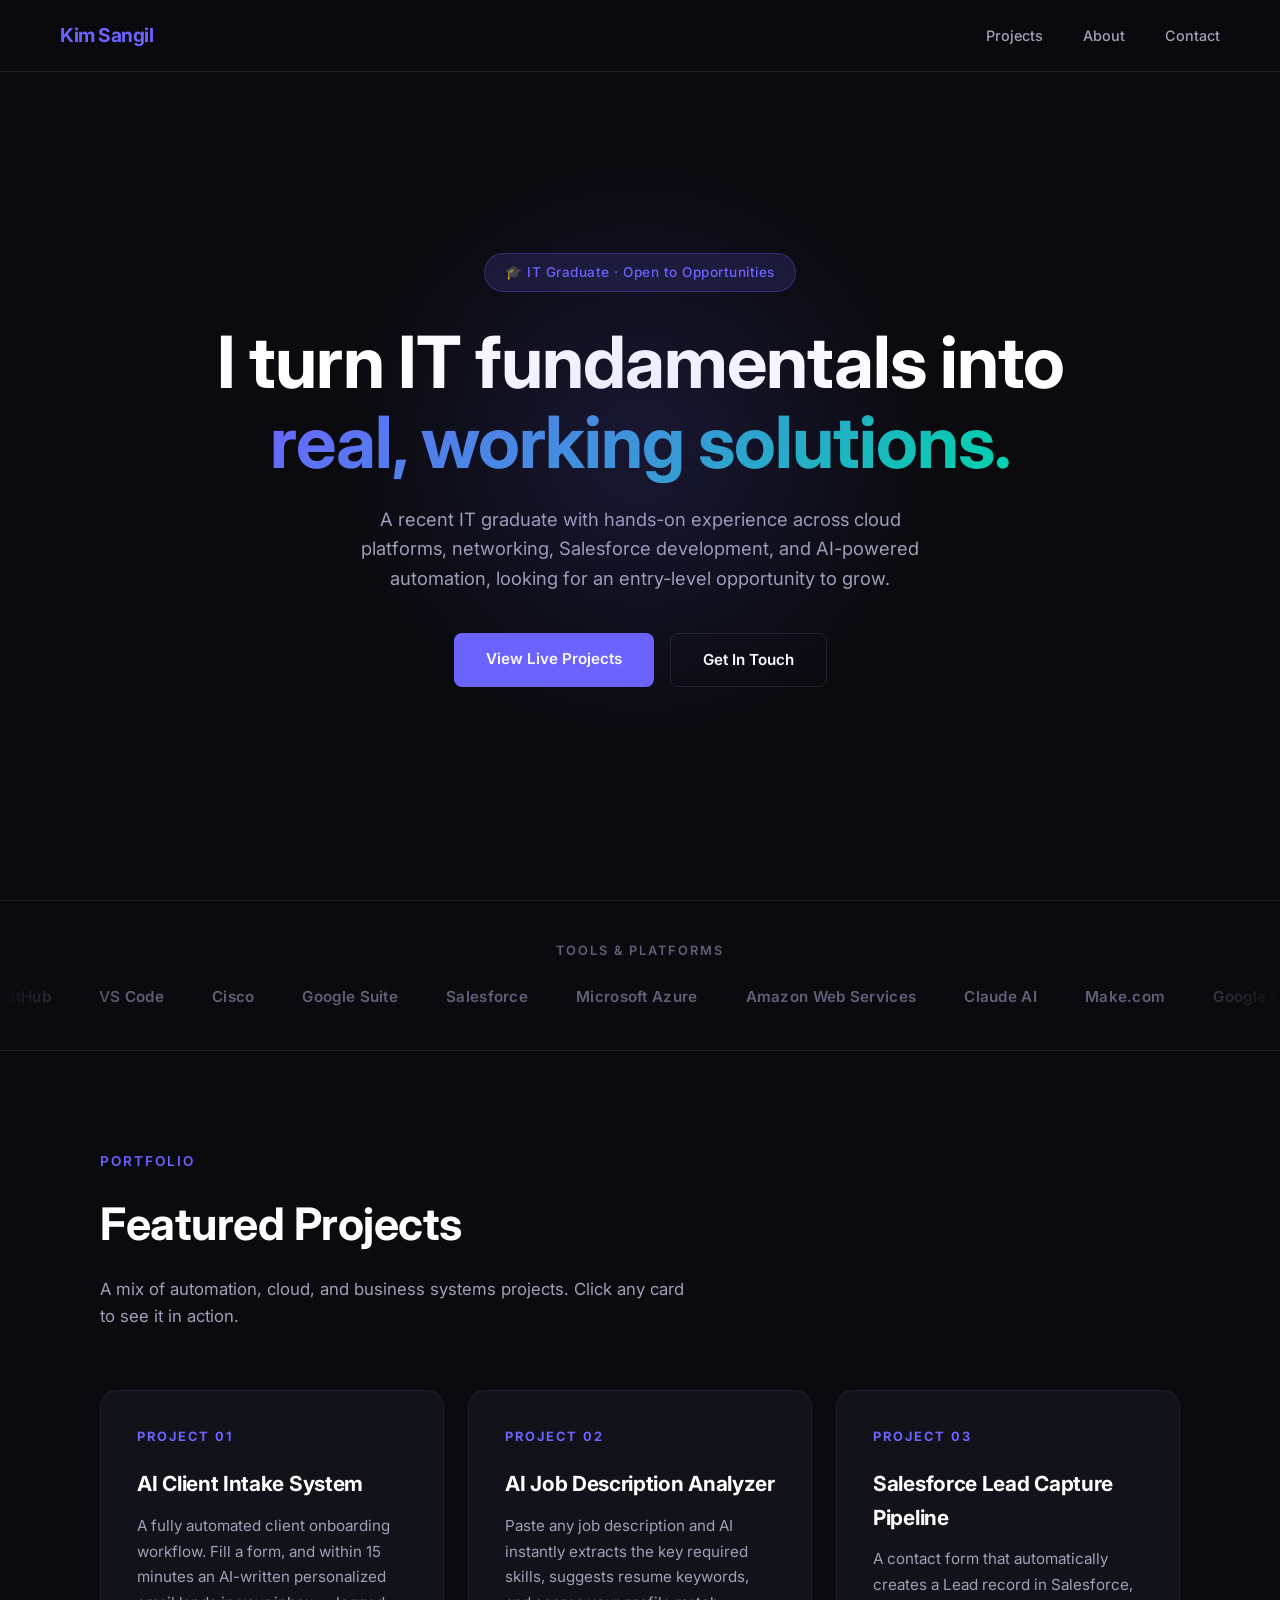
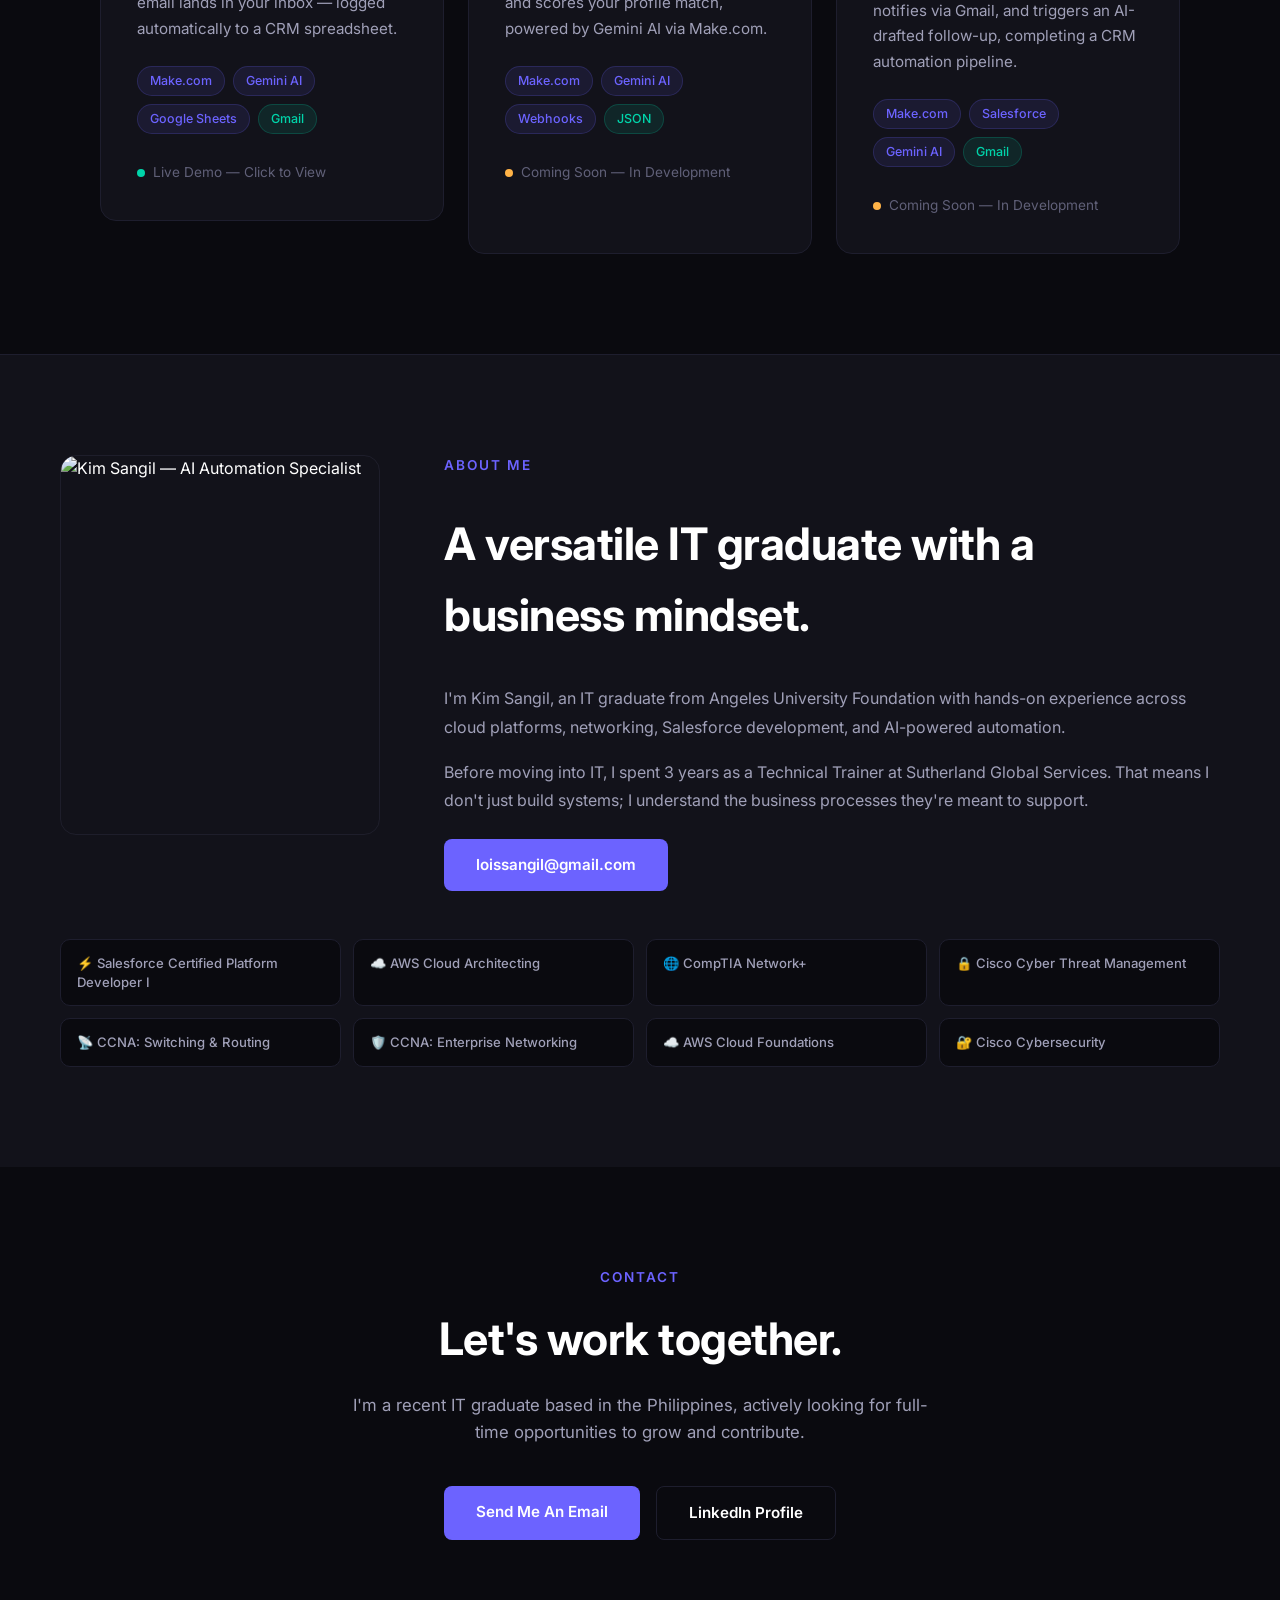
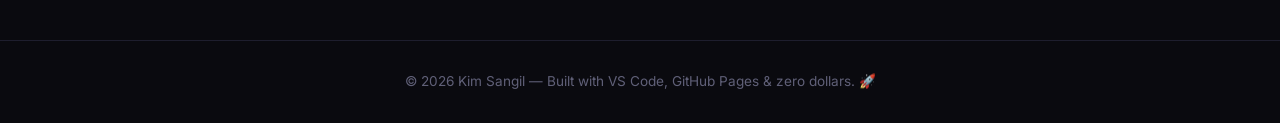
==== commit f8f4421a: "Fixed CSS for tech stack" ====
--- a/index.html
+++ b/index.html
@@ -28,15 +28,12 @@
     <!-- HERO -->
     <section class="hero">
       <div>
-        <div class="hero-badge">⚡ AI Automation Specialist</div>
-        <h1>
-          I build systems that<br /><span>think, connect, and run</span
-          ><br />themselves.
+        <div class="hero-badge">🎓 IT Graduate · Open to Opportunities</div>
+          <h1>
+            I turn IT fundamentals into<br><span>real, working solutions.</span>
         </h1>
-        <p>
-          Automation workflows powered by AI — connecting apps, eliminating
-          manual work, and delivering real business results.
-        </p>
+        <p>A recent IT graduate with hands-on experience across cloud platforms, networking, Salesforce development, and
+          AI-powered automation, looking for an entry-level opportunity to grow.</p>
         <div class="hero-buttons">
           <a href="#projects" class="btn-primary">View Live Projects</a>
           <a href="#contact" class="btn-secondary">Get In Touch</a>
@@ -46,26 +43,43 @@
 
     <!-- TECH STRIP -->
     <div class="tech-strip">
-      <p>Tools & Platforms</p>
-      <div class="tech-logos">
-        <span class="tech-logo">Make.com</span>
-        <span class="tech-logo">Google Gemini AI</span>
-        <span class="tech-logo">Salesforce</span>
-        <span class="tech-logo">Google Suite</span>
-        <span class="tech-logo">GoHighLevel</span>
-        <span class="tech-logo">GitHub</span>
-        <span class="tech-logo">AWS</span>
-      </div>
+    <p>Tools & Platforms</p>
+    <div class="tech-marquee">
+        <div class="tech-logos-track">
+            <span class="tech-logo">GitHub</span>
+            <span class="tech-logo">VS Code</span>
+            <span class="tech-logo">Cisco</span>
+            <span class="tech-logo">Google Suite</span>
+            <span class="tech-logo">Salesforce</span>
+            <span class="tech-logo">Microsoft Azure</span>
+            <span class="tech-logo">Amazon Web Services</span>
+            <span class="tech-logo">Claude AI</span>
+            <span class="tech-logo">Make.com</span>
+            <span class="tech-logo">Google Gemini AI</span>
+            <span class="tech-logo">Figma</span>
+            <span class="tech-logo">Adobe XD</span>
+            <span class="tech-logo">GitHub</span>
+            <span class="tech-logo">VS Code</span>
+            <span class="tech-logo">Cisco</span>
+            <span class="tech-logo">Google Suite</span>
+            <span class="tech-logo">Salesforce</span>
+            <span class="tech-logo">Microsoft Azure</span>
+            <span class="tech-logo">Amazon Web Services</span>
+            <span class="tech-logo">Claude AI</span>
+            <span class="tech-logo">Make.com</span>
+            <span class="tech-logo">Google Gemini AI</span>
+            <span class="tech-logo">Figma</span>
+            <span class="tech-logo">Adobe XD</span>
+        </div>
     </div>
+</div>
 
     <!-- PROJECTS -->
     <section class="projects" id="projects">
       <div class="section-label">Portfolio</div>
-      <h2 class="section-title">Live Automation Projects</h2>
-      <p class="section-subtitle">
-        Each project is a real, working automation system. Click the demo
-        buttons to test them yourself.
-      </p>
+      <h2 class="section-title">Featured Projects</h2>
+      <p class="section-subtitle">A mix of automation, cloud, and business systems projects. Click any card to see it in
+        action.</p>
 
       <div class="projects-grid">
         <!-- PROJECT 1 -->
@@ -93,8 +107,7 @@
           <h3 class="project-title">AI Job Description Analyzer</h3>
           <p class="project-desc">
             Paste any job description and AI instantly extracts the key required
-            skills, suggests resume keywords, and scores your profile match —
-            powered by Gemini AI via Make.com.
+            skills, suggests resume keywords, and scores your profile match, powered by Gemini AI via Make.com.
           </p>
           <div class="project-tags">
             <span class="tag">Make.com</span>
@@ -114,8 +127,7 @@
           <h3 class="project-title">Salesforce Lead Capture Pipeline</h3>
           <p class="project-desc">
             A contact form that automatically creates a Lead record in
-            Salesforce, notifies via Gmail, and triggers an AI-drafted follow-up
-            — a complete CRM automation pipeline.
+            Salesforce, notifies via Gmail, and triggers an AI-drafted follow-up, completing a CRM automation pipeline.
           </p>
           <div class="project-tags">
             <span class="tag">Make.com</span>
@@ -146,20 +158,13 @@
         <!-- Text -->
         <div class="about-text">
           <div class="section-label">About Me</div>
-          <h2 class="section-title">
-            Automation engineer with a business brain.
-          </h2>
+          <h2 class="section-title">A versatile IT graduate with a business mindset.</h2>
           <p>
-            I'm Kim Sangil, an IT graduate from Angeles University Foundation
-            specializing in AI-powered automation. I build workflows that
-            connect apps, eliminate repetitive tasks, and help businesses run
-            smarter.
+            I'm Kim Sangil, an IT graduate from Angeles University Foundation with hands-on experience across cloud platforms,
+            networking, Salesforce development, and AI-powered automation.
           </p>
           <p>
-            Before pivoting to automation, I spent 3 years as a Technical
-            Trainer at Sutherland Global Services — which means I don't just
-            build systems, I understand the business processes they're meant to
-            replace.
+            Before moving into IT, I spent 3 years as a Technical Trainer at Sutherland Global Services. That means I don't just build systems; I understand the business processes they're meant to support.
           </p>
           <a href="mailto:loissangil@gmail.com" class="btn-primary about-btn"
             >loissangil@gmail.com</a
@@ -187,8 +192,8 @@
       <div class="section-label">Contact</div>
       <h2 class="section-title">Let's work together.</h2>
       <p>
-        I'm currently open to remote automation roles, freelance projects, and
-        contract work. Based in Angeles City, Philippines — working worldwide.
+        I'm a recent IT graduate based in the Philippines, actively looking for full-time opportunities to grow and
+        contribute.
       </p>
       <div class="contact-links">
         <a href="mailto:loissangil@gmail.com" class="btn-primary"
--- a/css/styles.css
+++ b/css/styles.css
@@ -186,10 +186,10 @@
 }
 
 /* ============================================
-   TECH STRIP
+   TECH STRIP — SCROLLING MARQUEE
    ============================================ */
 .tech-strip {
-  padding: 40px 60px;
+  padding: 40px 0;
   border-top: 1px solid var(--dark-border);
   border-bottom: 1px solid var(--dark-border);
   text-align: center;
@@ -204,20 +204,37 @@
   margin-bottom: 24px;
 }
 
-.tech-logos {
+.tech-marquee {
+  overflow: hidden;
+  width: 100%;
+  -webkit-mask-image: linear-gradient(to right, transparent, black 10%, black 90%, transparent);
+  mask-image: linear-gradient(to right, transparent, black 10%, black 90%, transparent);
+}
+
+.tech-logos-track {
   display: flex;
-  justify-content: center;
   align-items: center;
   gap: 48px;
-  flex-wrap: wrap;
+  width: max-content;
+  animation: scroll-left 28s linear infinite;
+}
+
+.tech-logos-track:hover {
+  animation-play-state: paused;
+}
+
+@keyframes scroll-left {
+  from { transform: translateX(0); }
+  to { transform: translateX(-50%); }
 }
 
 .tech-logo {
   color: var(--text-muted);
   font-size: 0.95rem;
   font-weight: 600;
+  letter-spacing: 0.3px;
+  white-space: nowrap;
   transition: color 0.3s;
-  letter-spacing: 0.3px;
 }
 
 .tech-logo:hover {
@@ -508,7 +525,7 @@
     .nav-links { display: none; }
     .hero { padding: 100px 24px 60px; }
     .tech-strip { padding: 30px 24px; }
-    .tech-logos { gap: 24px; }
+    .tech-logos-track { gap: 24px; }
     .projects { padding: 60px 24px; }
     .about { padding: 60px 24px; }
     .about-inner {
@@ -585,7 +602,34 @@
     border-radius: 16px;
     overflow: hidden;
     border: 1px solid var(--dark-border);
-    background: var(--dark-card);
+    background: #ffffff;
+    box-shadow: 0 25px 60px rgba(0, 0, 0, 0.45);
+}
+
+.browser-bar {
+    background: #e8e8ea;
+    padding: 12px 16px;
+    display: flex;
+    align-items: center;
+    gap: 8px;
+}
+
+.dot {
+    width: 11px;
+    height: 11px;
+    border-radius: 50%;
+    display: inline-block;
+}
+
+.dot-red { background: #ff5f56; }
+.dot-yellow { background: #ffbd2e; }
+.dot-green { background: #27c93f; }
+
+.browser-url {
+    margin-left: 12px;
+    font-size: 0.78rem;
+    color: #888;
+    font-family: monospace;
 }
 
 .iframe-wrapper iframe {
@@ -666,4 +710,9 @@
     .iframe-wrapper iframe {
         height: 1300px;
     }
+}
+
+.demo-section .section-subtitle {
+    margin-left: auto;
+    margin-right: auto;
 }
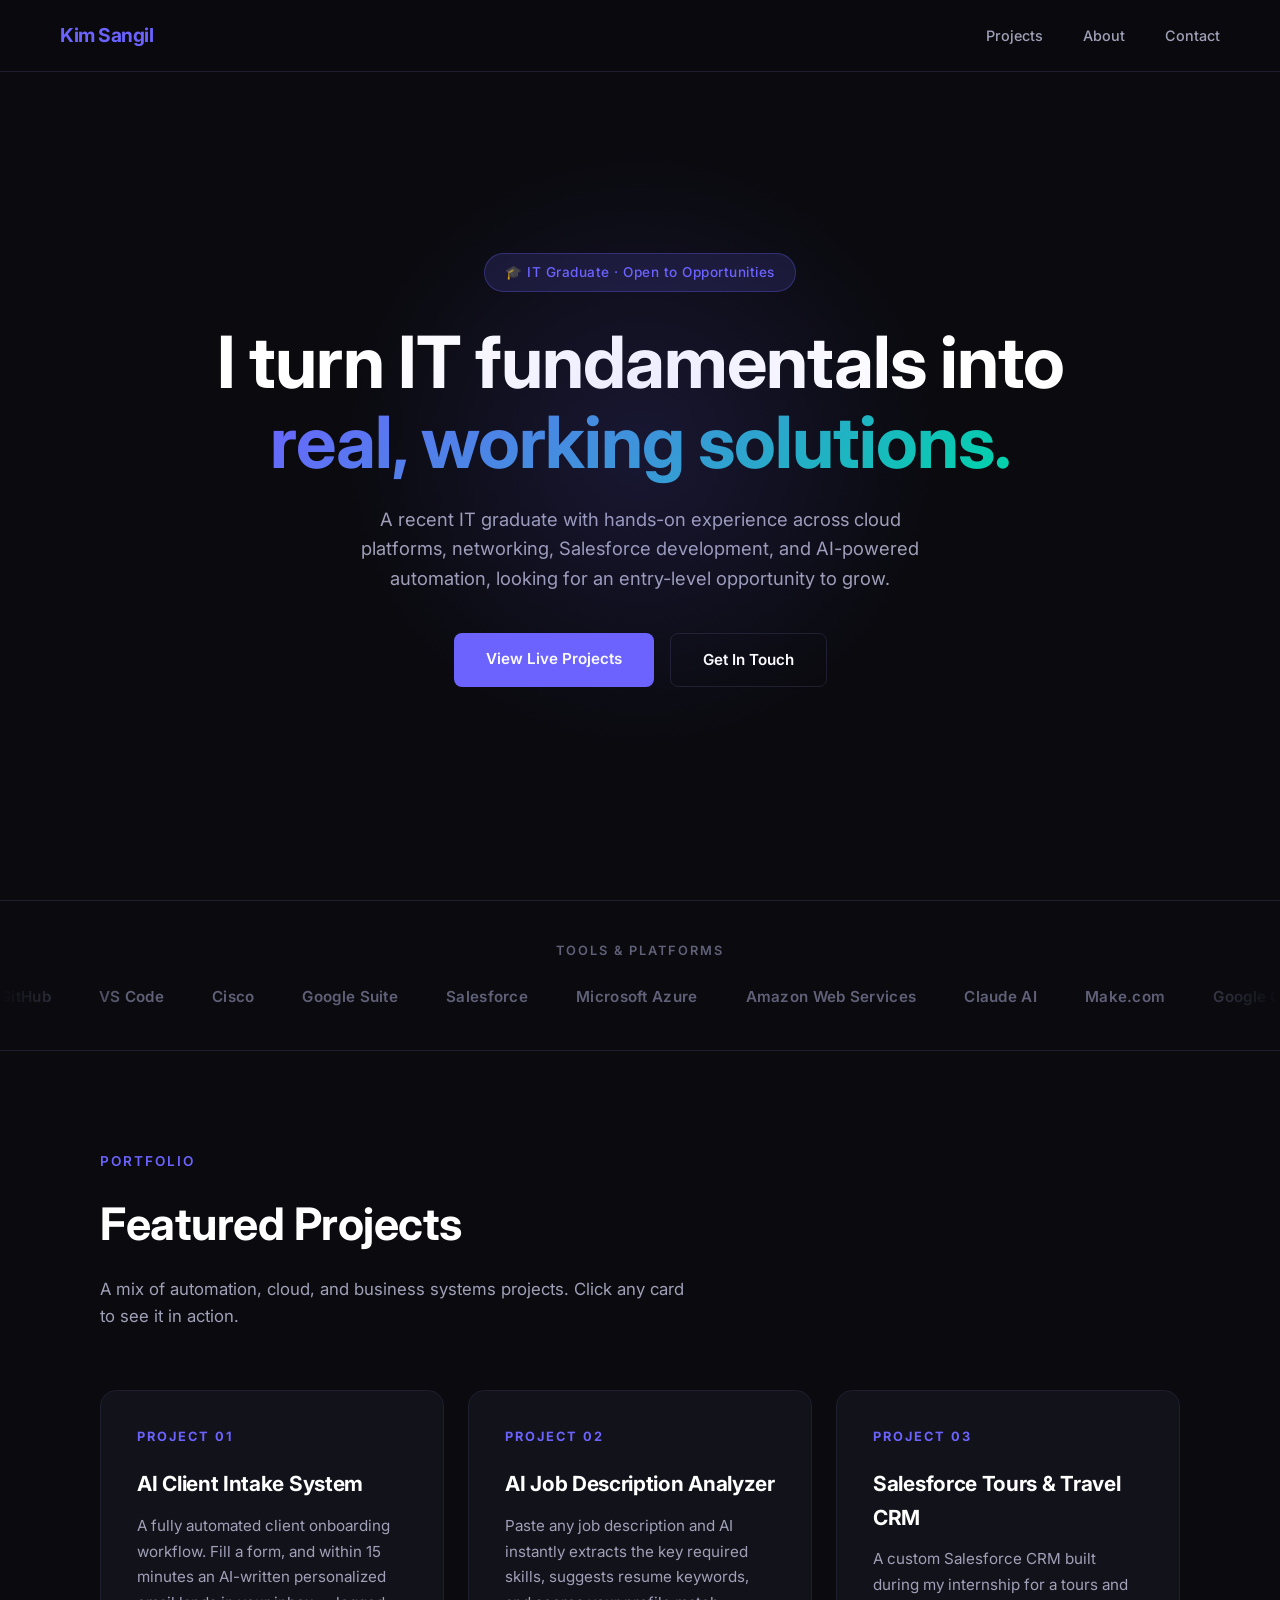
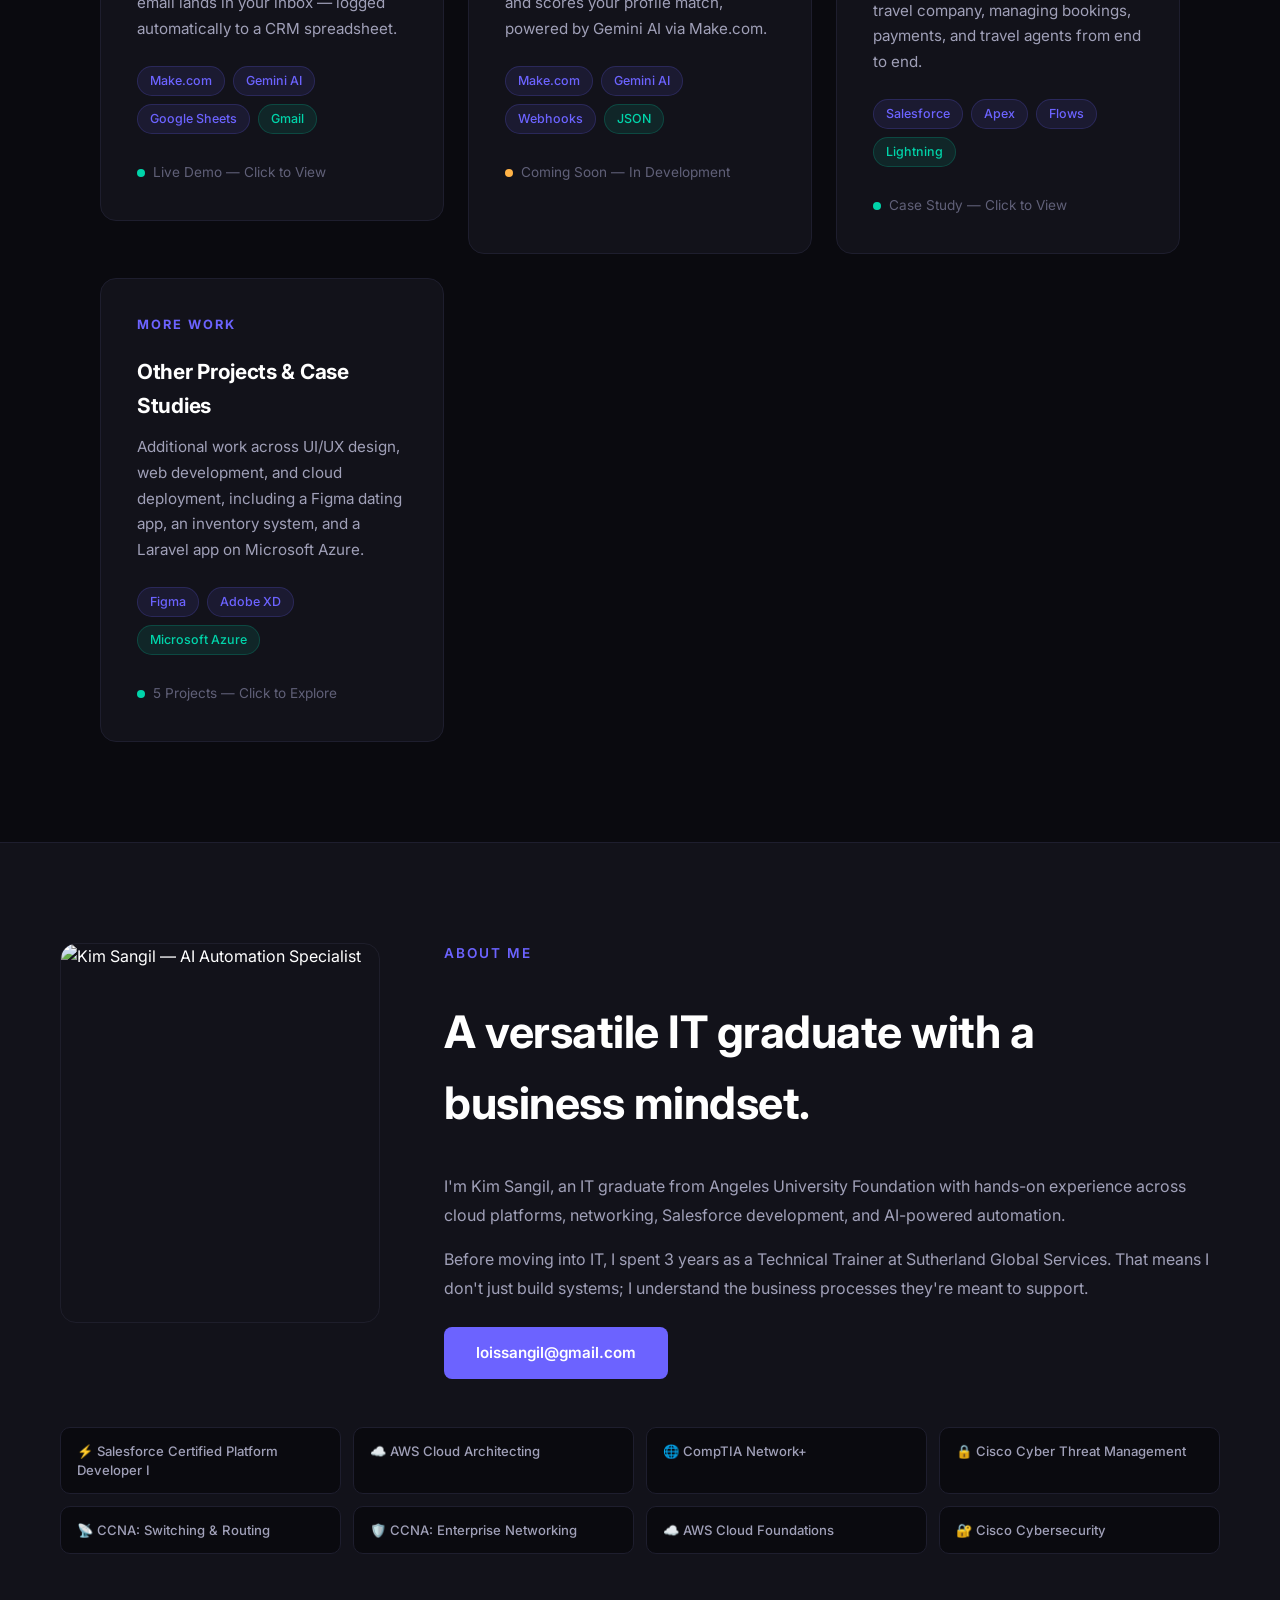
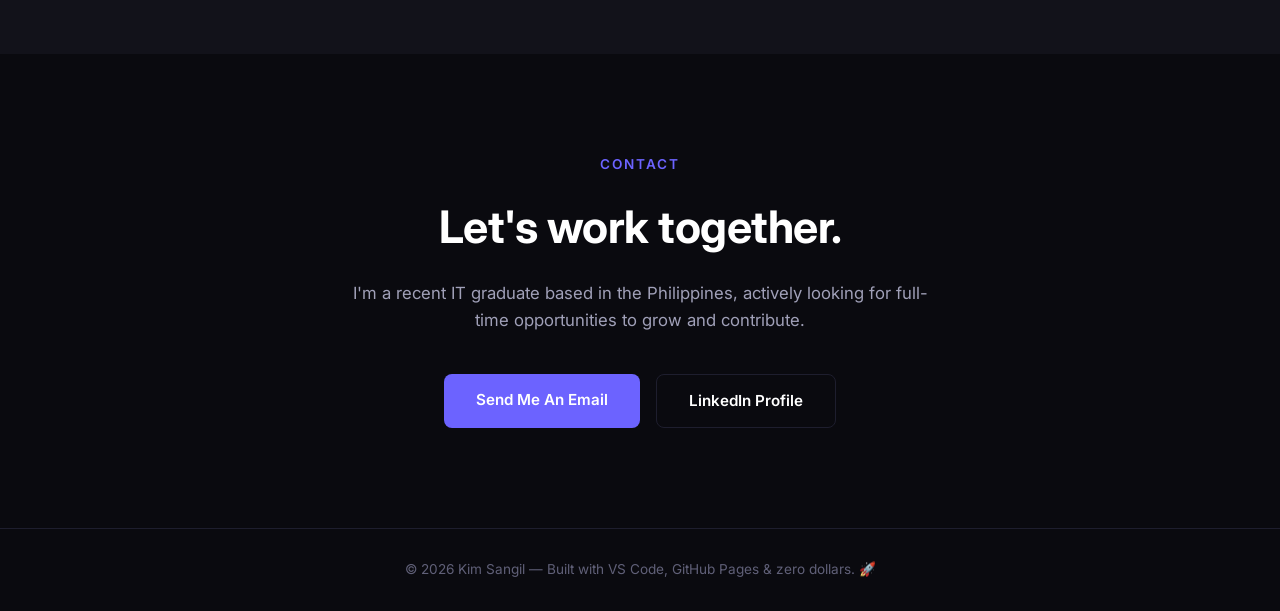
==== commit e99c9c54: "Add Salesforce capstone case study and Other Work page (Phase 3)" ====
--- a/index.html
+++ b/index.html
@@ -122,24 +122,41 @@
         </div>
 
         <!-- PROJECT 3 -->
-        <div class="project-card">
-          <div class="project-number">PROJECT 03</div>
-          <h3 class="project-title">Salesforce Lead Capture Pipeline</h3>
-          <p class="project-desc">
-            A contact form that automatically creates a Lead record in
-            Salesforce, notifies via Gmail, and triggers an AI-drafted follow-up, completing a CRM automation pipeline.
-          </p>
-          <div class="project-tags">
-            <span class="tag">Make.com</span>
-            <span class="tag">Salesforce</span>
-            <span class="tag">Gemini AI</span>
-            <span class="tag green">Gmail</span>
-          </div>
-          <div class="project-status">
-            <div class="status-dot building"></div>
-            Coming Soon — In Development
-          </div>
-        </div>
+        <a href="project3.html" class="project-card-link">
+            <div class="project-card">
+                <div class="project-number">PROJECT 03</div>
+                <h3 class="project-title">Salesforce Tours & Travel CRM</h3>
+                <p class="project-desc">A custom Salesforce CRM built during my internship for a tours and travel company, managing bookings, payments, and travel agents from end to end.</p>
+                <div class="project-tags">
+                    <span class="tag">Salesforce</span>
+                    <span class="tag">Apex</span>
+                    <span class="tag">Flows</span>
+                    <span class="tag green">Lightning</span>
+                </div>
+                <div class="project-status">
+                    <div class="status-dot"></div>
+                    Case Study — Click to View
+                </div>
+            </div>
+        </a>
+
+        <!-- PROJECT 4 -->
+        <a href="other-work.html" class="project-card-link">
+            <div class="project-card">
+                <div class="project-number">MORE WORK</div>
+                <h3 class="project-title">Other Projects & Case Studies</h3>
+                <p class="project-desc">Additional work across UI/UX design, web development, and cloud deployment, including a Figma dating app, an inventory system, and a Laravel app on Microsoft Azure.</p>
+                <div class="project-tags">
+                    <span class="tag">Figma</span>
+                    <span class="tag">Adobe XD</span>
+                    <span class="tag green">Microsoft Azure</span>
+                </div>
+                <div class="project-status">
+                    <div class="status-dot"></div>
+                    5 Projects — Click to Explore
+                </div>
+            </div>
+        </a>
       </div>
     </section>
 
--- a/css/styles.css
+++ b/css/styles.css
@@ -715,4 +715,124 @@
 .demo-section .section-subtitle {
     margin-left: auto;
     margin-right: auto;
+}
+
+/* ============================================
+   VIDEO EMBEDS
+   ============================================ */
+.video-wrapper {
+    position: relative;
+    width: 100%;
+    max-width: 700px;
+    margin: 40px auto 0;
+    padding-bottom: 56.25%;
+    height: 0;
+    border-radius: 16px;
+    overflow: hidden;
+    border: 1px solid var(--dark-border);
+    background: var(--dark-card);
+}
+
+.video-wrapper.vertical {
+    max-width: 320px;
+    padding-bottom: 177.78%;
+}
+
+.video-wrapper iframe {
+    position: absolute;
+    top: 0;
+    left: 0;
+    width: 100%;
+    height: 100%;
+    border: none;
+}
+
+/* ============================================
+   DOCUMENTATION BUTTON
+   ============================================ */
+.doc-button {
+    display: inline-flex;
+    align-items: center;
+    gap: 10px;
+    background: rgba(108, 99, 255, 0.1);
+    border: 1px solid rgba(108, 99, 255, 0.3);
+    color: var(--primary);
+    padding: 12px 24px;
+    border-radius: 8px;
+    text-decoration: none;
+    font-weight: 600;
+    font-size: 0.9rem;
+    margin-top: 28px;
+    transition: all 0.3s;
+}
+
+.doc-button:hover {
+    background: rgba(108, 99, 255, 0.2);
+    transform: translateY(-2px);
+}
+
+/* ============================================
+   FEATURE GRID (project3.html)
+   ============================================ */
+.feature-grid {
+    display: grid;
+    grid-template-columns: repeat(auto-fit, minmax(220px, 1fr));
+    gap: 20px;
+    margin-top: 40px;
+}
+
+.feature-card {
+    background: var(--dark-card);
+    border: 1px solid var(--dark-border);
+    border-radius: 12px;
+    padding: 24px;
+}
+
+.feature-card h4 {
+    font-size: 1rem;
+    font-weight: 700;
+    margin-bottom: 8px;
+    color: var(--primary);
+}
+
+.feature-card p {
+    color: var(--text-secondary);
+    font-size: 0.9rem;
+    line-height: 1.6;
+}
+
+/* ============================================
+   SHOWCASE LIST (other-work.html)
+   ============================================ */
+.showcase-list {
+    margin-top: 50px;
+    display: flex;
+    flex-direction: column;
+    gap: 32px;
+}
+
+.showcase-item {
+    background: var(--dark-card);
+    border: 1px solid var(--dark-border);
+    border-radius: 16px;
+    padding: 40px;
+}
+
+.showcase-item h3 {
+    font-size: 1.3rem;
+    font-weight: 700;
+    margin-bottom: 12px;
+}
+
+.showcase-item .project-tags {
+    margin-bottom: 20px;
+}
+
+.showcase-item > p {
+    color: var(--text-secondary);
+    line-height: 1.8;
+}
+
+@media (max-width: 768px) {
+    .showcase-item { padding: 24px; }
 }
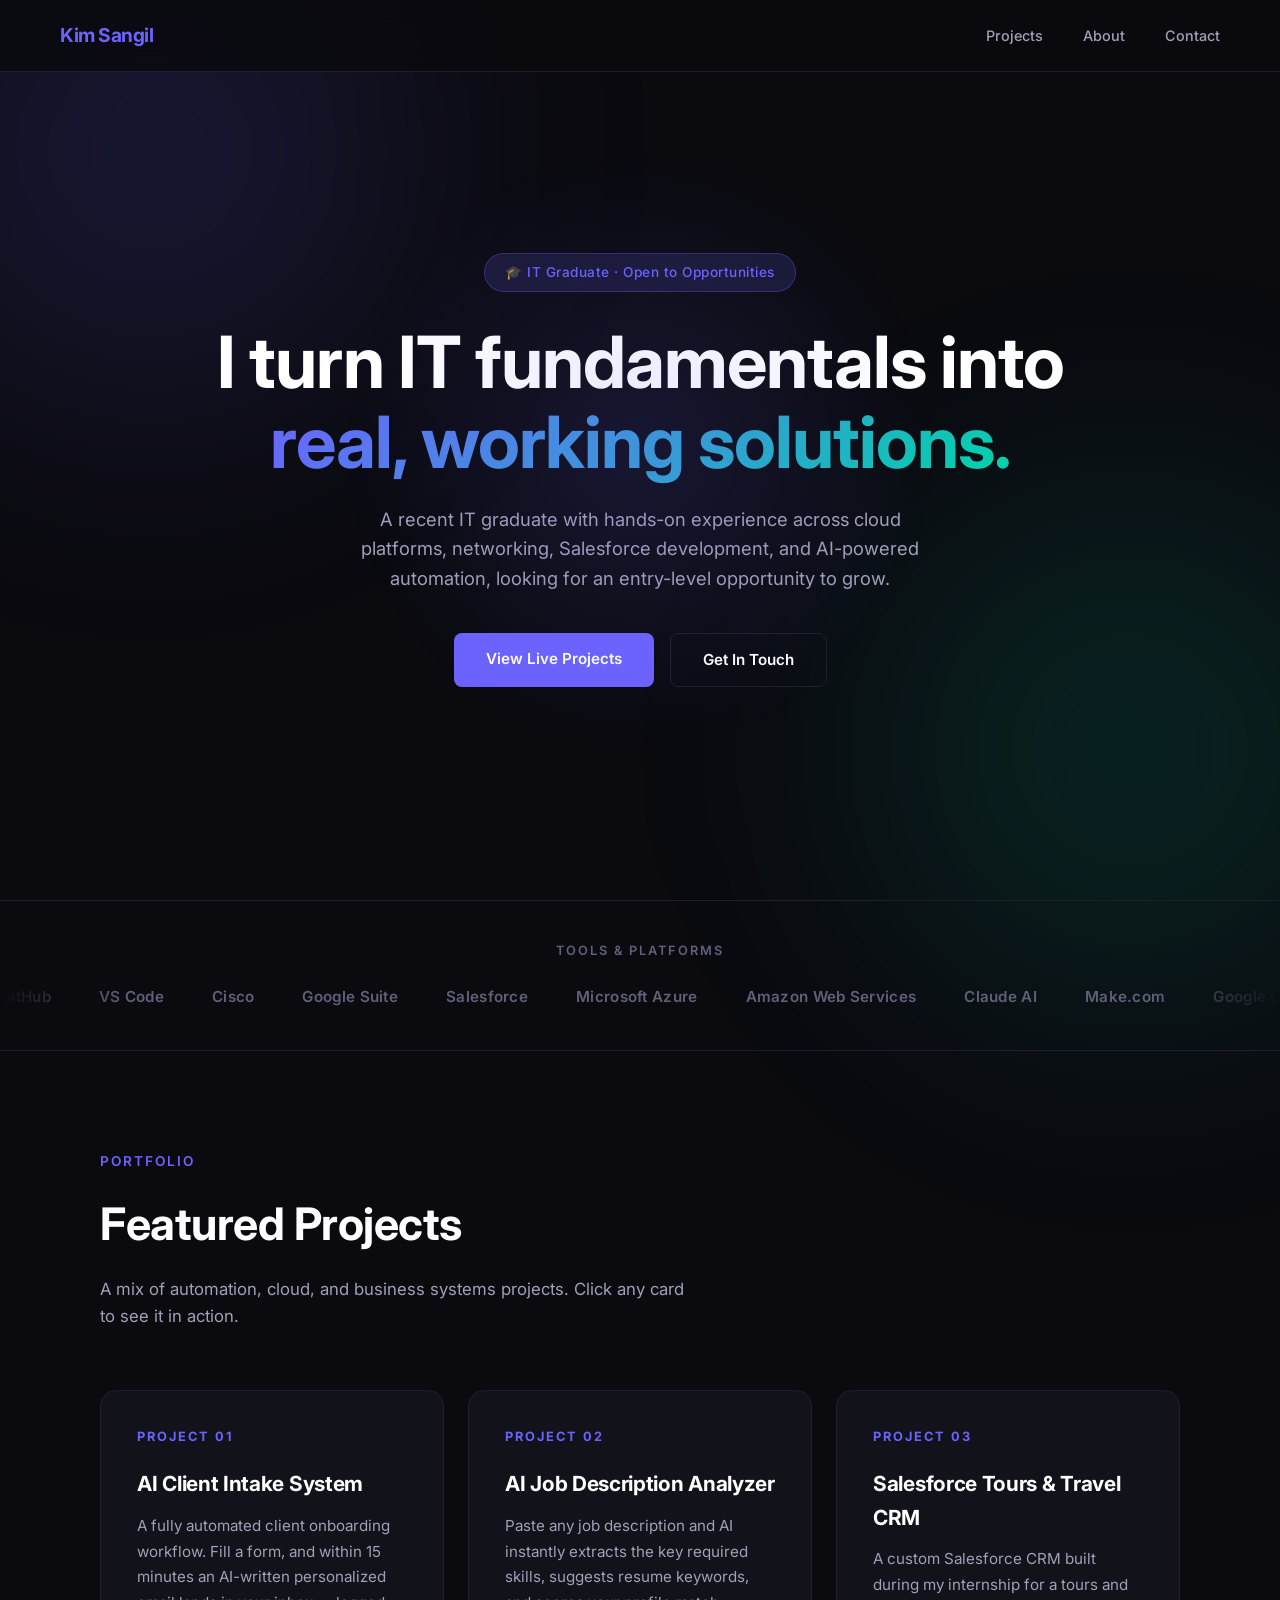
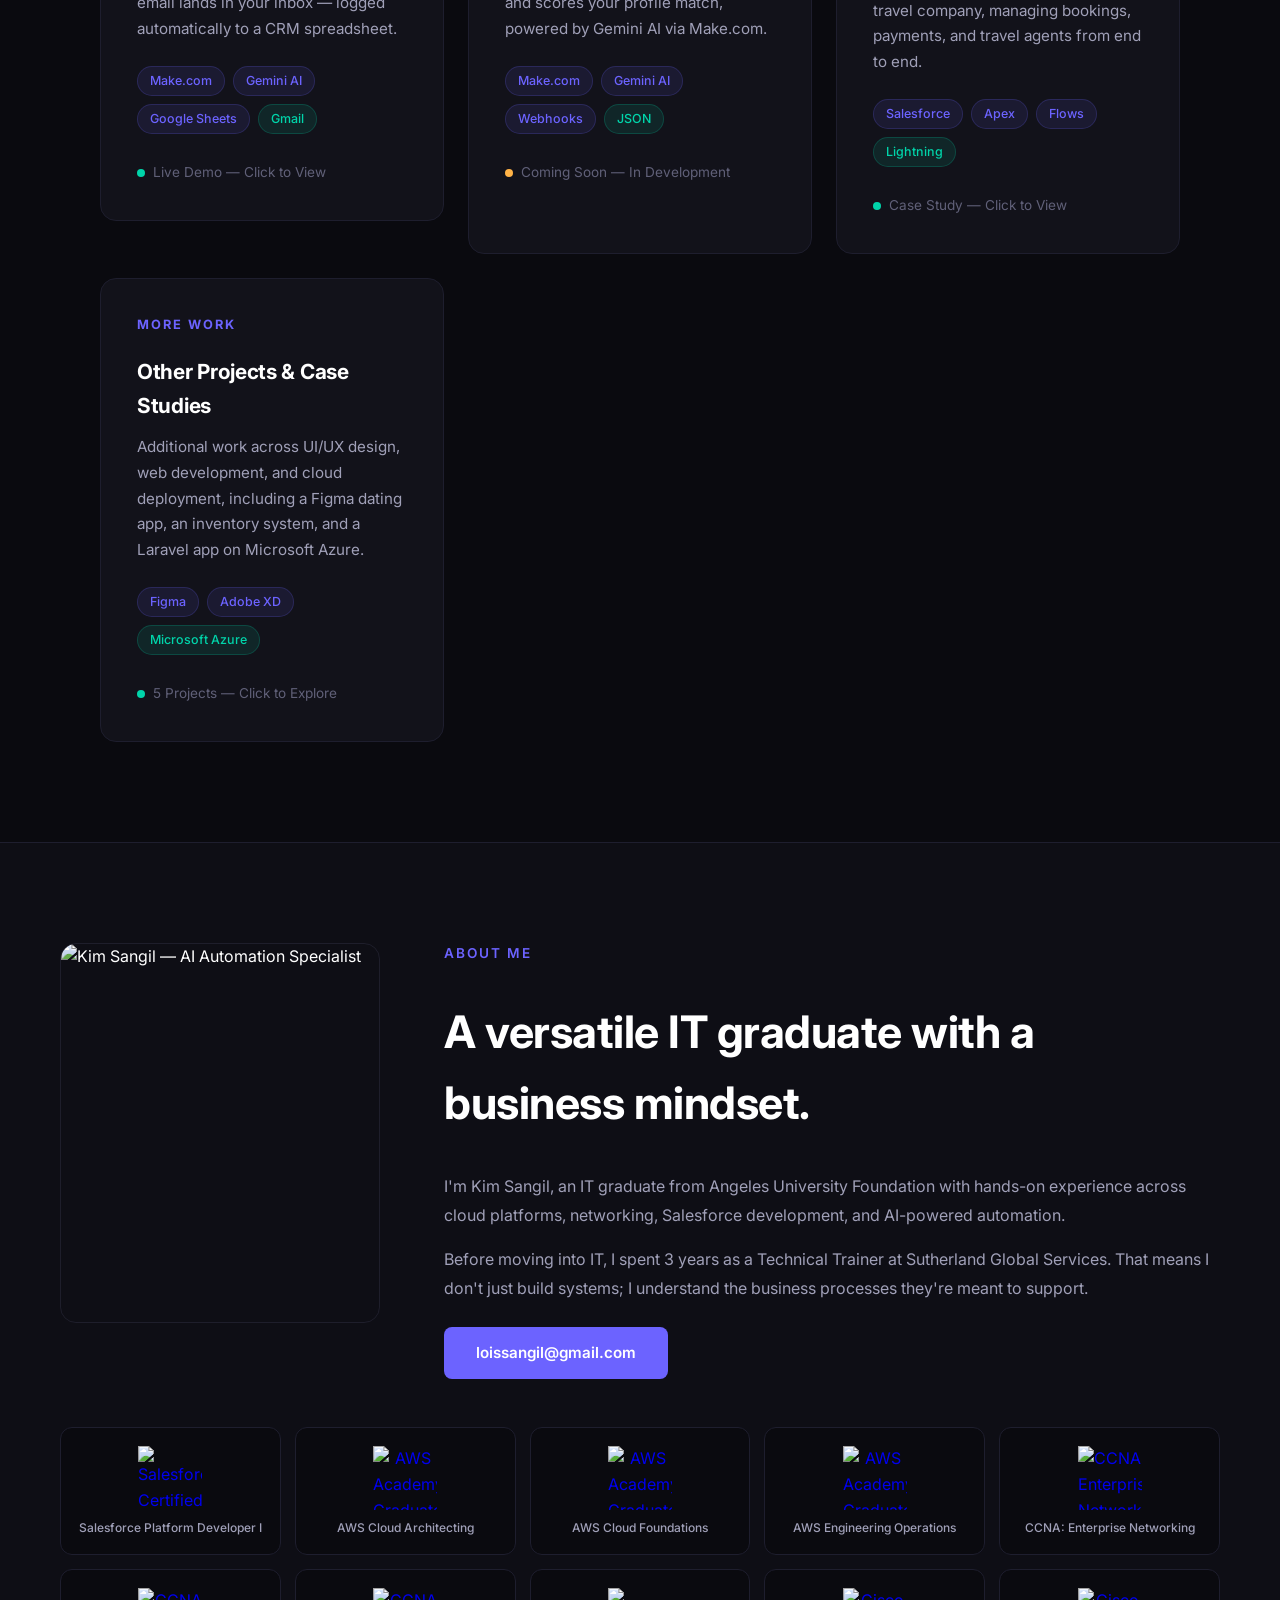
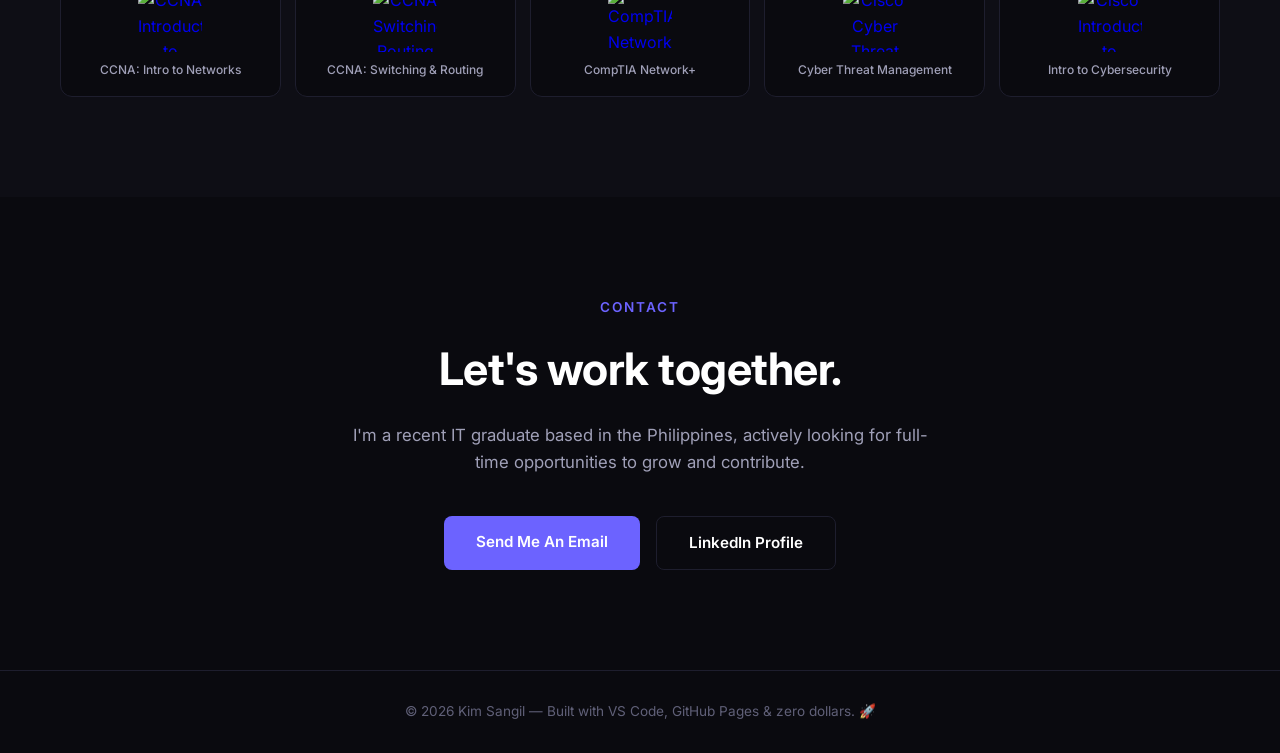
==== commit b61dfb5e: "Add Vanta Fog dynamic background with CSS fallback" ====
--- a/index.html
+++ b/index.html
@@ -15,6 +15,7 @@
     <link rel="stylesheet" href="css/styles.css" />
   </head>
   <body>
+    <div id="vanta-bg"></div>
     <!-- NAV -->
     <nav>
       <div class="nav-logo">Kim Sangil</div>
@@ -190,18 +191,47 @@
 
         <!-- Certs — spans full width below both columns -->
         <div class="certs-grid">
-          <div class="cert-item">
-            ⚡ Salesforce Certified Platform Developer I
-          </div>
-          <div class="cert-item">☁️ AWS Cloud Architecting</div>
-          <div class="cert-item">🌐 CompTIA Network+</div>
-          <div class="cert-item">🔒 Cisco Cyber Threat Management</div>
-          <div class="cert-item">📡 CCNA: Switching & Routing</div>
-          <div class="cert-item">🛡️ CCNA: Enterprise Networking</div>
-          <div class="cert-item">☁️ AWS Cloud Foundations</div>
-          <div class="cert-item">🔐 Cisco Cybersecurity</div>
-        </div>
-      </div>
+          <a href="https://www.salesforce.com/trailblazer/kimsangil" target="_blank" class="badge-item">
+            <img src="assets/badges/salesforce-platform-developer.png" alt="Salesforce Certified Platform Developer I">
+            <span>Salesforce Platform Developer I</span>
+          </a>
+          <a href="https://www.credly.com/earner/earned/badge/446328ae-a420-4993-babb-7ace93427b74" target="_blank" class="badge-item">
+            <img src="assets/badges/aws-cloud-architecting.png" alt="AWS Academy Graduate - Cloud Architecting">
+            <span>AWS Cloud Architecting</span>
+          </a>
+          <a href="https://www.credly.com/earner/earned/badge/c8b81571-14a9-439b-b1d0-ef6a115fe993" target="_blank" class="badge-item">
+            <img src="assets/badges/aws-cloud-foundations.png" alt="AWS Academy Graduate - Cloud Foundations">
+            <span>AWS Cloud Foundations</span>
+          </a>
+          <a href="https://www.credly.com/earner/earned/badge/5a56efd0-bfdd-4178-8ba7-239b7949af6e" target="_blank" class="badge-item">
+            <img src="assets/badges/aws-engineering-ops.png" alt="AWS Academy Graduate - Engineering Operations Technicians">
+            <span>AWS Engineering Operations</span>
+          </a>
+          <a href="https://www.credly.com/earner/earned/badge/153b9214-5b3b-4c88-ad25-98ad39a5bf44" target="_blank" class="badge-item">
+            <img src="assets/badges/ccna-enterprise-networking.png" alt="CCNA Enterprise Networking, Security and Automation">
+            <span>CCNA: Enterprise Networking</span>
+          </a>
+          <a href="https://www.credly.com/earner/earned/badge/93672c89-c299-4ee2-a20a-21ba87eef3cf" target="_blank" class="badge-item">
+            <img src="assets/badges/ccna-intro-networks.png" alt="CCNA Introduction to Networks">
+            <span>CCNA: Intro to Networks</span>
+          </a>
+          <a href="https://www.credly.com/earner/earned/badge/7d40dddf-81a4-4cda-9594-3ea42662bcb0" target="_blank" class="badge-item">
+            <img src="assets/badges/ccna-switching-routing.png" alt="CCNA Switching, Routing and Wireless Essentials">
+            <span>CCNA: Switching & Routing</span>
+          </a>
+          <a href="https://www.credly.com/earner/earned/badge/592a4365-8330-4341-b0e2-b8ed3bf064f1" target="_blank" class="badge-item">
+            <img src="assets/badges/comptia-network-plus.png" alt="CompTIA Network+ Certified">
+            <span>CompTIA Network+</span>
+          </a>
+          <a href="https://www.credly.com/earner/earned/badge/969970b3-6a91-406d-b2a5-5a510b1530a5" target="_blank" class="badge-item">
+            <img src="assets/badges/cisco-cyber-threat-mgmt.png" alt="Cisco Cyber Threat Management">
+            <span>Cyber Threat Management</span>
+          </a>
+          <a href="https://www.credly.com/earner/earned/badge/6d62588b-f132-4be2-beb2-15857a746667" target="_blank" class="badge-item">
+            <img src="assets/badges/cisco-intro-cybersecurity.png" alt="Cisco Introduction to Cybersecurity">
+            <span>Intro to Cybersecurity</span>
+          </a>
+        </div>
     </section>
 
     <!-- CONTACT -->
@@ -231,8 +261,8 @@
         © 2026 Kim Sangil — Built with VS Code, GitHub Pages & zero dollars. 🚀
       </p>
     </footer>
-
-    <!-- Our JavaScript — loads last so HTML exists before JS runs -->
-    <script src="js/main.js"></script>
+  <script src="https://cdnjs.cloudflare.com/ajax/libs/three.js/r134/three.min.js"></script>
+  <script src="https://cdnjs.cloudflare.com/ajax/libs/vanta/0.5.24/vanta.fog.min.js"></script>
+  <script src="js/main.js"></script>
   </body>
 </html>
--- a/css/styles.css
+++ b/css/styles.css
@@ -398,7 +398,7 @@
 .about {
     padding: 100px 60px;
     border-top: 1px solid var(--dark-border);
-    background: var(--dark-card);
+    background: rgba(18, 18, 26, 0.6);
 }
 
 .about-inner {
@@ -462,24 +462,44 @@
 .certs-grid {
     grid-area: certs;
     display: grid;
-    grid-template-columns: repeat(4, 1fr);
-    gap: 12px;
-}
-
-.cert-item {
+    grid-template-columns: repeat(5, 1fr);
+    gap: 14px;
+}
+
+.badge-item {
     background: var(--dark);
     border: 1px solid var(--dark-border);
-    border-radius: 10px;
-    padding: 14px 16px;
-    font-size: 0.82rem;
+    border-radius: 12px;
+    padding: 18px 12px;
+    display: flex;
+    flex-direction: column;
+    align-items: center;
+    text-align: center;
+    text-decoration: none;
+    transition: all 0.3s;
+}
+
+.badge-item img {
+    width: 64px;
+    height: 64px;
+    object-fit: contain;
+    margin-bottom: 10px;
+}
+
+.badge-item span {
     color: var(--text-secondary);
+    font-size: 0.75rem;
     font-weight: 500;
-    transition: all 0.3s;
-    line-height: 1.4;
-}
-
-.cert-item:hover {
+    line-height: 1.3;
+}
+
+.badge-item:hover {
     border-color: var(--primary);
+    transform: translateY(-4px);
+    box-shadow: 0 12px 24px rgba(108, 99, 255, 0.15);
+}
+
+.badge-item:hover span {
     color: var(--text-primary);
 }
 
@@ -771,6 +791,18 @@
     transform: translateY(-2px);
 }
 
+.doc-buttons-row {
+    display: flex;
+    gap: 16px;
+    justify-content: center;
+    flex-wrap: wrap;
+    margin-top: 28px;
+}
+
+.doc-buttons-row .doc-button {
+    margin-top: 0;
+}
+
 /* ============================================
    FEATURE GRID (project3.html)
    ============================================ */
@@ -835,4 +867,74 @@
 
 @media (max-width: 768px) {
     .showcase-item { padding: 24px; }
+}
+
+/* ============================================
+   DYNAMIC BACKGROUND
+   ============================================ */
+body {
+    position: relative;
+    overflow-x: hidden;
+}
+
+body::before,
+body::after {
+    content: "";
+    position: fixed;
+    width: 800px;
+    height: 800px;
+    border-radius: 50%;
+    filter: blur(90px);
+    z-index: -2;
+    pointer-events: none;
+}
+
+body::before {
+    background: radial-gradient(circle, rgba(108, 99, 255, 0.18), transparent 70%);
+    top: -250px;
+    left: -250px;
+    animation: float-blob-a 26s ease-in-out infinite;
+}
+
+body::after {
+    background: radial-gradient(circle, rgba(0, 212, 170, 0.15), transparent 70%);
+    bottom: -250px;
+    right: -250px;
+    animation: float-blob-b 32s ease-in-out infinite;
+}
+
+@keyframes float-blob-a {
+    0%, 100% { transform: translate(0, 0) scale(1); }
+    50% { transform: translate(160px, 120px) scale(1.2); }
+}
+
+@keyframes float-blob-b {
+    0%, 100% { transform: translate(0, 0) scale(1); }
+    50% { transform: translate(-140px, -110px) scale(1.15); }
+}
+
+@media (max-width: 768px) {
+    body::before, body::after {
+        width: 500px;
+        height: 500px;
+        filter: blur(60px);
+    }
+}
+
+@media (prefers-reduced-motion: reduce) {
+    body::before, body::after {
+        animation: none;
+    }
+}
+
+/* ============================================
+   VANTA FOG BACKGROUND
+   ============================================ */
+#vanta-bg {
+    position: fixed;
+    top: 0;
+    left: 0;
+    width: 100%;
+    height: 100%;
+    z-index: -1;
 }
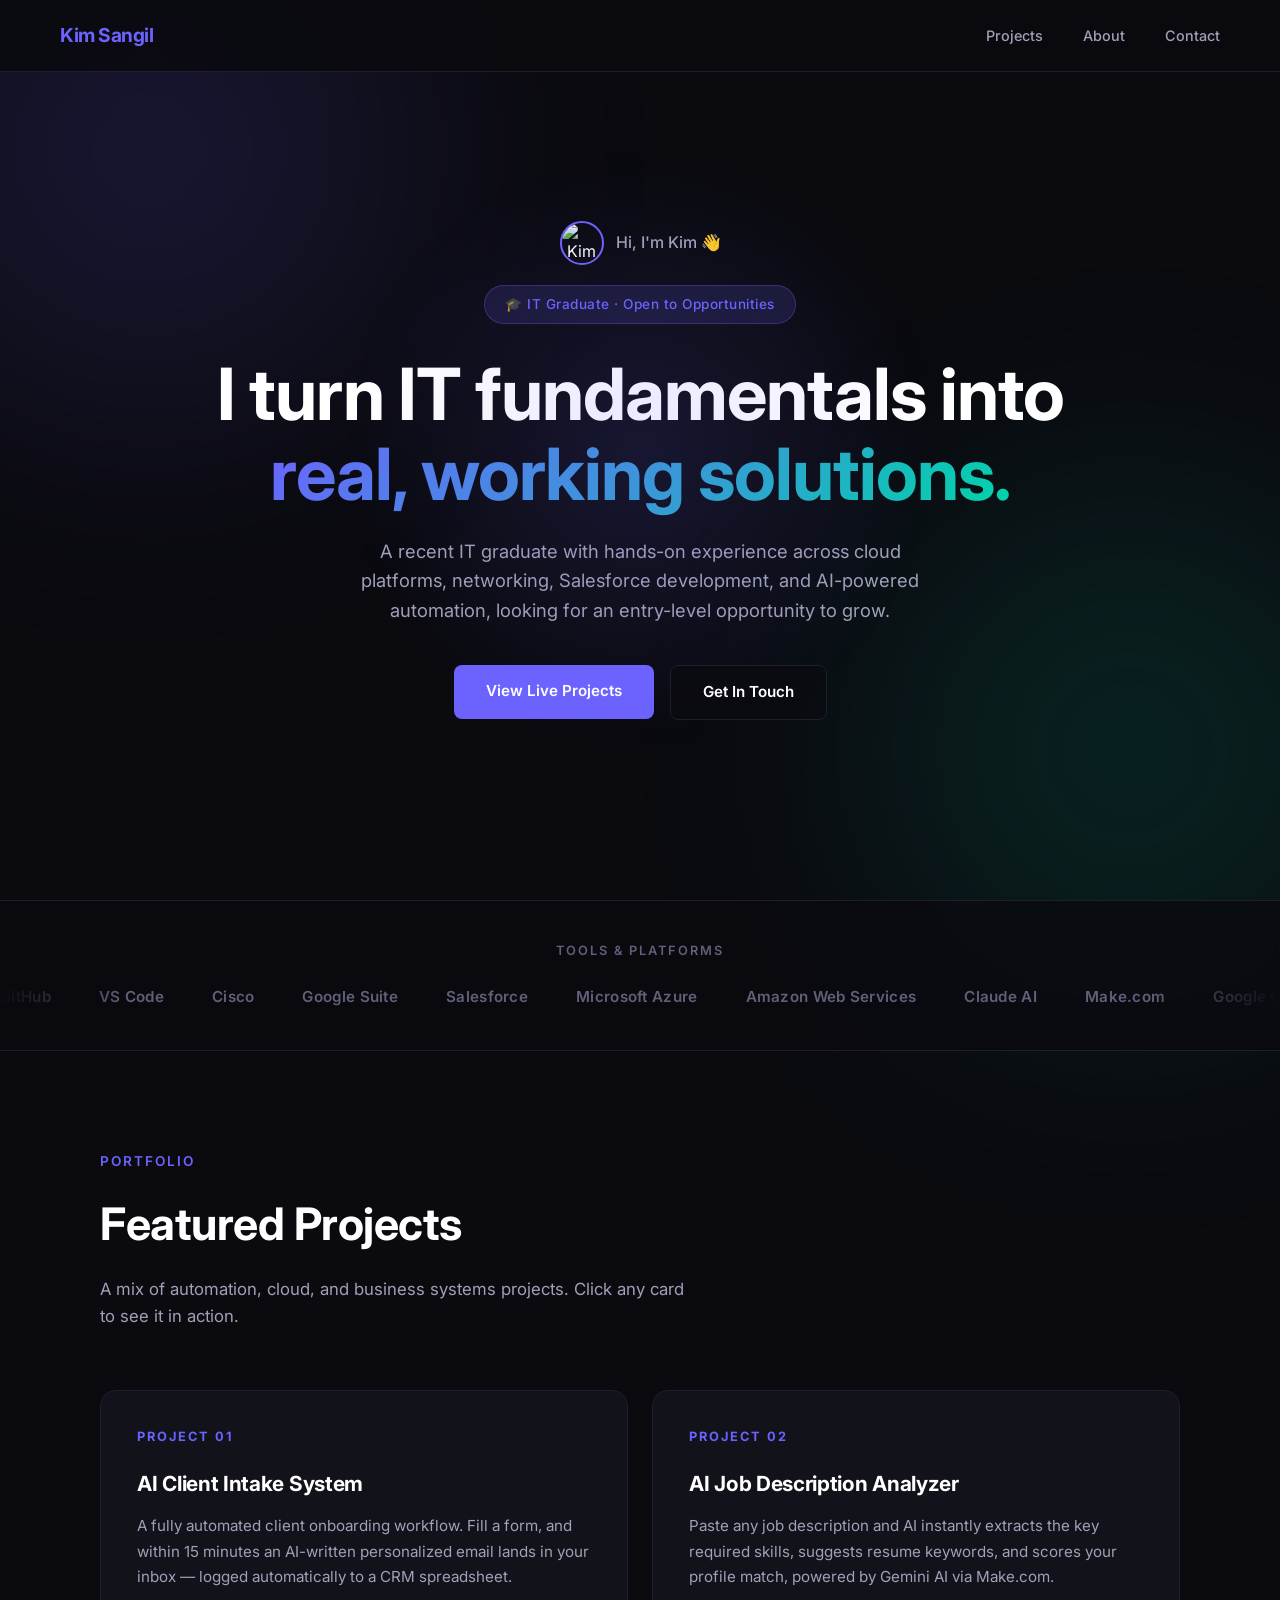
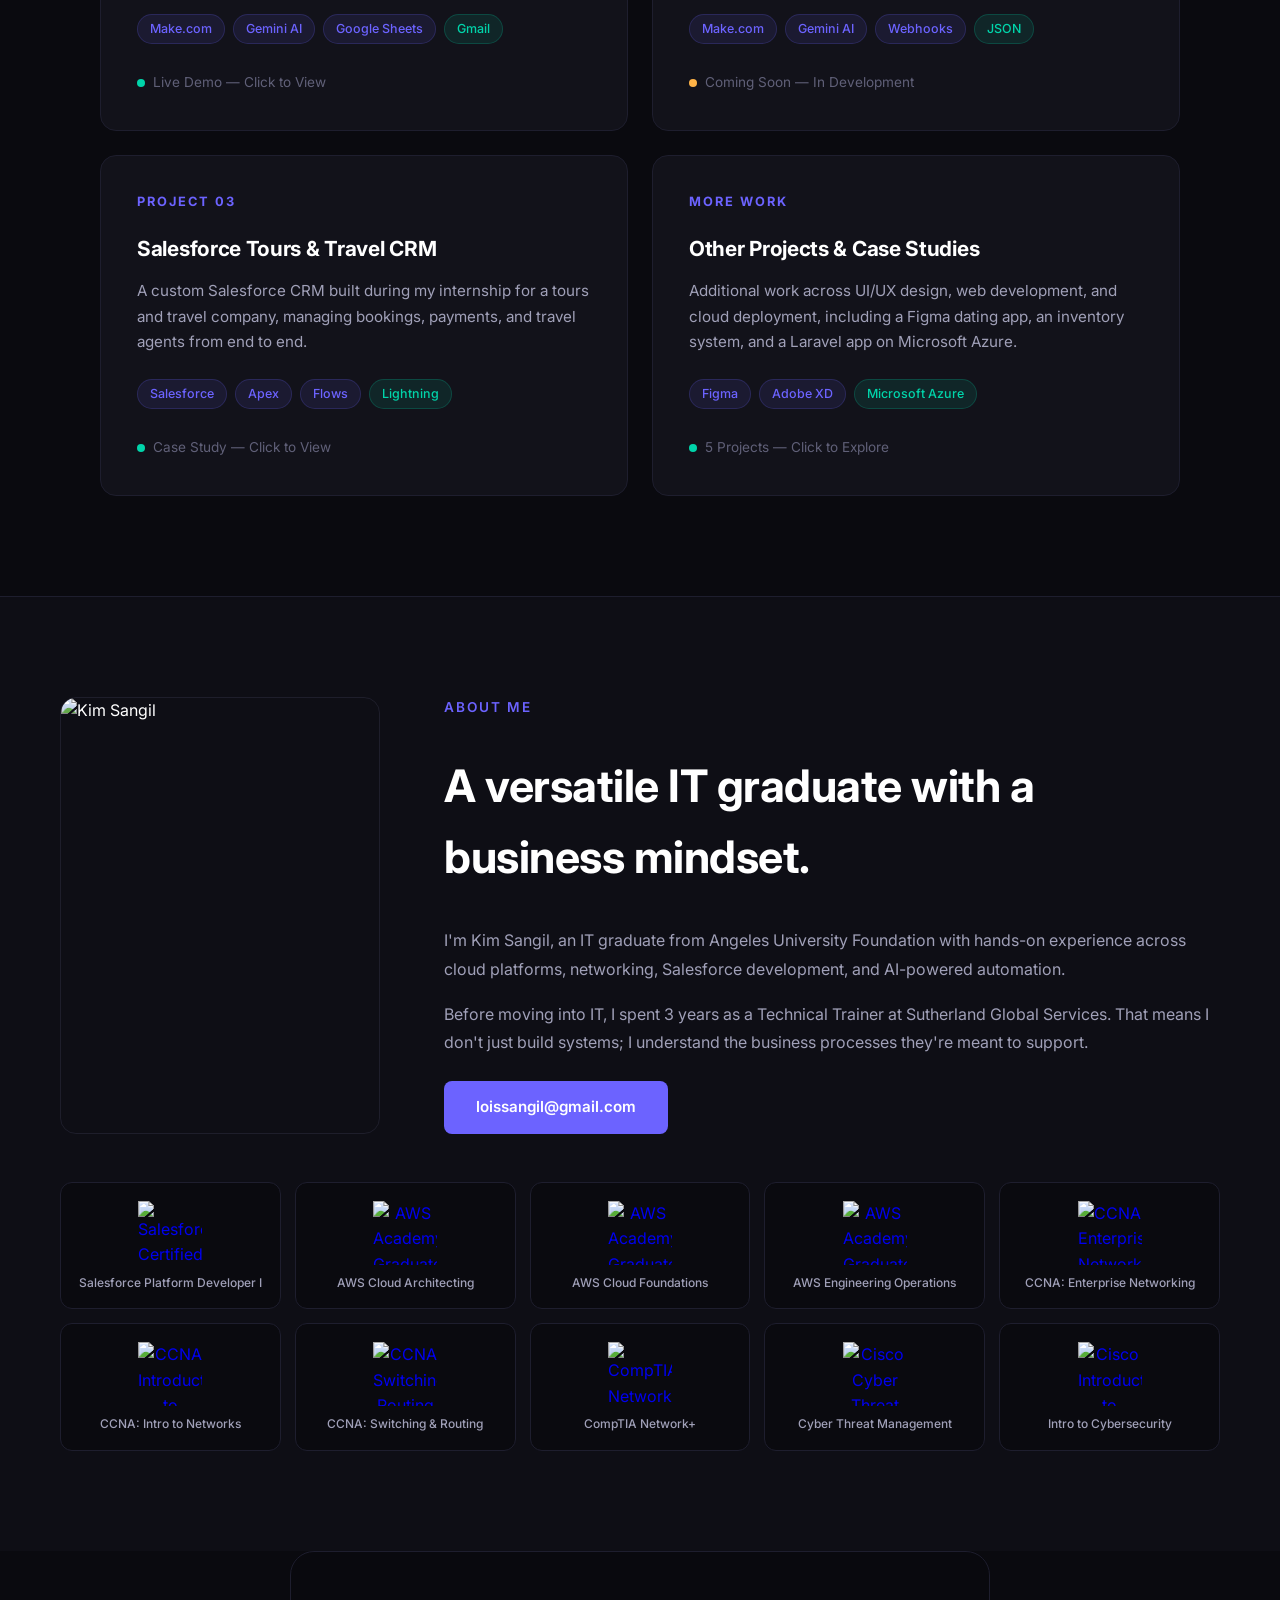
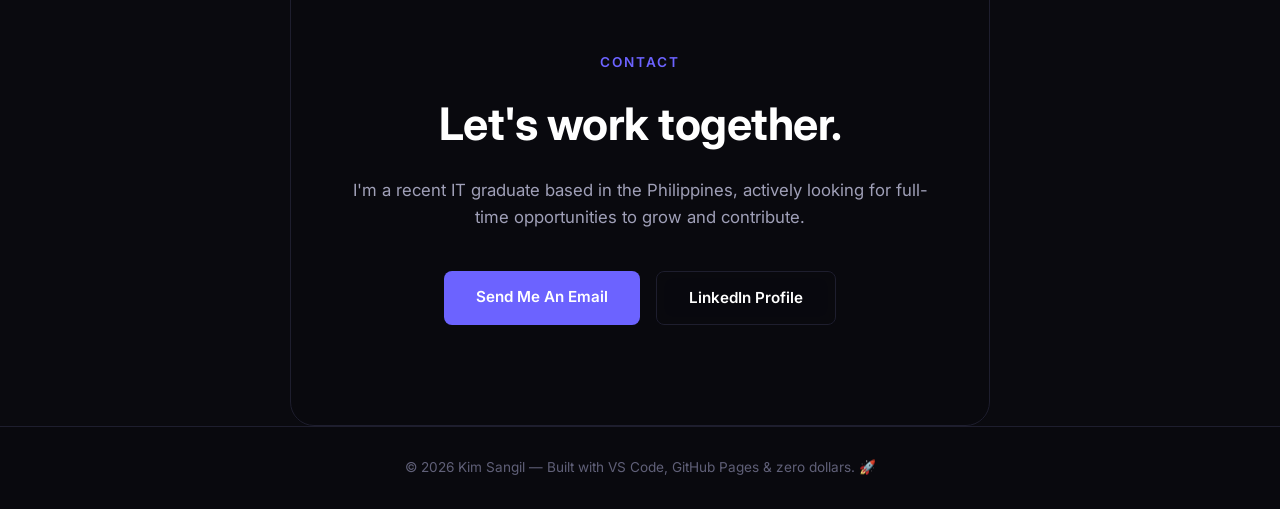
==== commit 8d4dfe48: "Fixed misaligned sections" ====
--- a/index.html
+++ b/index.html
@@ -29,6 +29,10 @@
     <!-- HERO -->
     <section class="hero">
       <div>
+        <div class="hero-intro">
+            <img src="assets/kim_sangil_photo.jpg" alt="Kim Sangil" class="hero-avatar">
+            <span>Hi, I'm Kim 👋</span>
+        </div>
         <div class="hero-badge">🎓 IT Graduate · Open to Opportunities</div>
           <h1>
             I turn IT fundamentals into<br><span>real, working solutions.</span>
@@ -168,7 +172,7 @@
         <div class="about-photo-wrapper">
           <img
             src="assets/kim_sangil_photo.jpg"
-            alt="Kim Sangil — AI Automation Specialist"
+            alt="Kim Sangil"
             class="about-photo"
           />
         </div>
@@ -232,6 +236,7 @@
             <span>Intro to Cybersecurity</span>
           </a>
         </div>
+      </div>
     </section>
 
     <!-- CONTACT -->
--- a/css/styles.css
+++ b/css/styles.css
@@ -167,7 +167,8 @@
 }
 
 .btn-secondary {
-  background: transparent;
+  background: rgba(10, 10, 15, 0.6);
+  backdrop-filter: blur(8px);
   color: var(--text-primary);
   padding: 14px 32px;
   border-radius: 8px;
@@ -193,6 +194,8 @@
   border-top: 1px solid var(--dark-border);
   border-bottom: 1px solid var(--dark-border);
   text-align: center;
+  background: rgba(10, 10, 15, 0.75);
+  backdrop-filter: blur(8px);
 }
 
 .tech-strip p {
@@ -275,7 +278,7 @@
 
 .projects-grid {
   display: grid;
-  grid-template-columns: repeat(auto-fit, minmax(340px, 1fr));
+  grid-template-columns: repeat(2, 1fr);
   gap: 24px;
 }
 
@@ -410,17 +413,19 @@
         "photo text"
         "certs certs";
     gap: 48px 64px;
-    align-items: start;
+    align-items: stretch;
 }
 
 /* Photo — top left */
 .about-photo-wrapper {
     grid-area: photo;
+    height: 100%;
 }
 
 .about-photo {
     width: 100%;
-    height: 380px;
+    height: 100%;
+    min-height: 380px;
     object-fit: cover;
     object-position: top;
     border-radius: 16px;
@@ -535,6 +540,8 @@
   text-align: center;
   color: var(--text-muted);
   font-size: 0.85rem;
+  background: rgba(10, 10, 15, 0.75);
+  backdrop-filter: blur(8px);
 }
 
 /* ============================================
@@ -547,6 +554,8 @@
     .tech-strip { padding: 30px 24px; }
     .tech-logos-track { gap: 24px; }
     .projects { padding: 60px 24px; }
+    .projects-grid { grid-template-columns: 1fr; }
+    .feature-grid { grid-template-columns: 1fr; }
     .about { padding: 60px 24px; }
     .about-inner {
         grid-template-columns: 1fr;
@@ -808,7 +817,7 @@
    ============================================ */
 .feature-grid {
     display: grid;
-    grid-template-columns: repeat(auto-fit, minmax(220px, 1fr));
+    grid-template-columns: repeat(2, 1fr);
     gap: 20px;
     margin-top: 40px;
 }
@@ -937,4 +946,36 @@
     width: 100%;
     height: 100%;
     z-index: -1;
+}
+
+.hero-intro {
+    display: flex;
+    align-items: center;
+    justify-content: center;
+    gap: 12px;
+    margin-bottom: 20px;
+}
+
+.hero-avatar {
+    width: 44px;
+    height: 44px;
+    border-radius: 50%;
+    object-fit: cover;
+    border: 2px solid var(--primary);
+}
+
+.hero-intro span {
+    color: var(--text-secondary);
+    font-size: 1rem;
+    font-weight: 500;
+}
+
+.project-hero,
+.demo-section,
+.build-process,
+.contact {
+    background: rgba(10, 10, 15, 0.55);
+    backdrop-filter: blur(10px);
+    border-radius: 24px;
+    border: 1px solid var(--dark-border);
 }
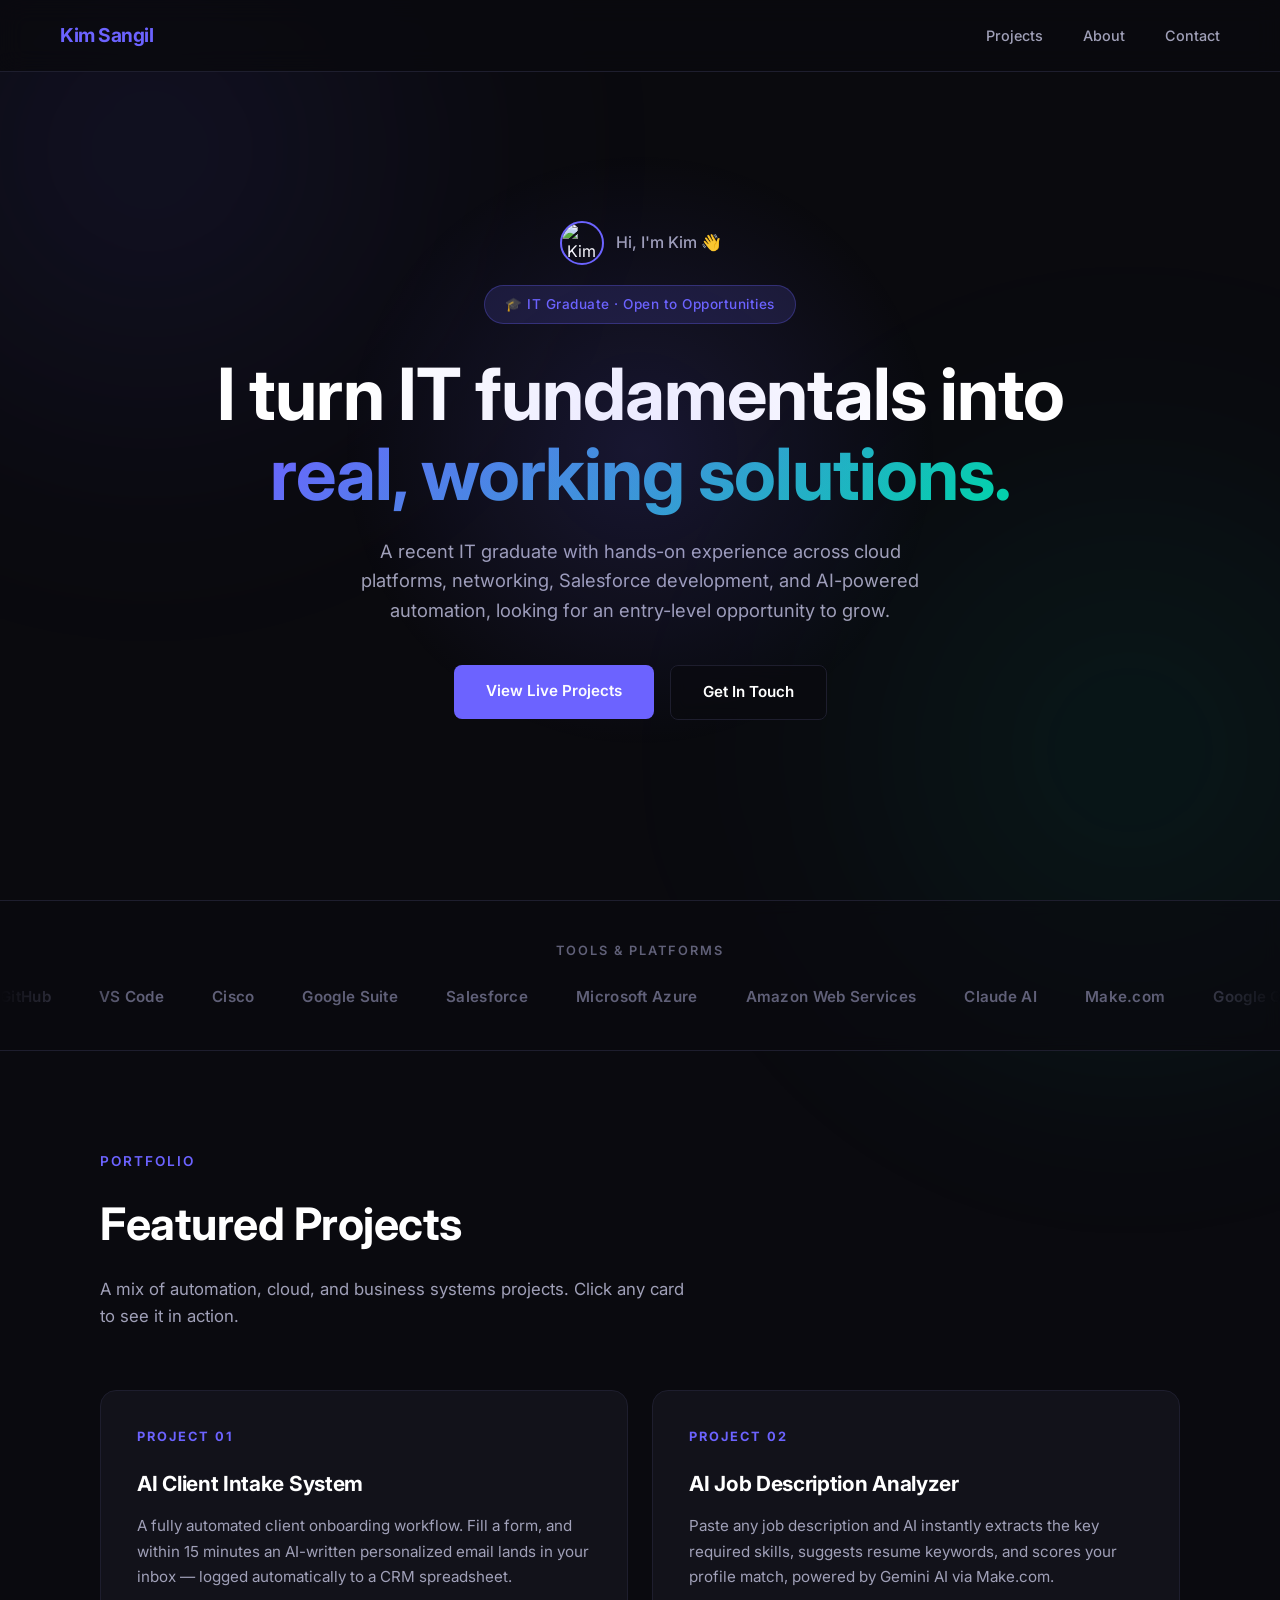
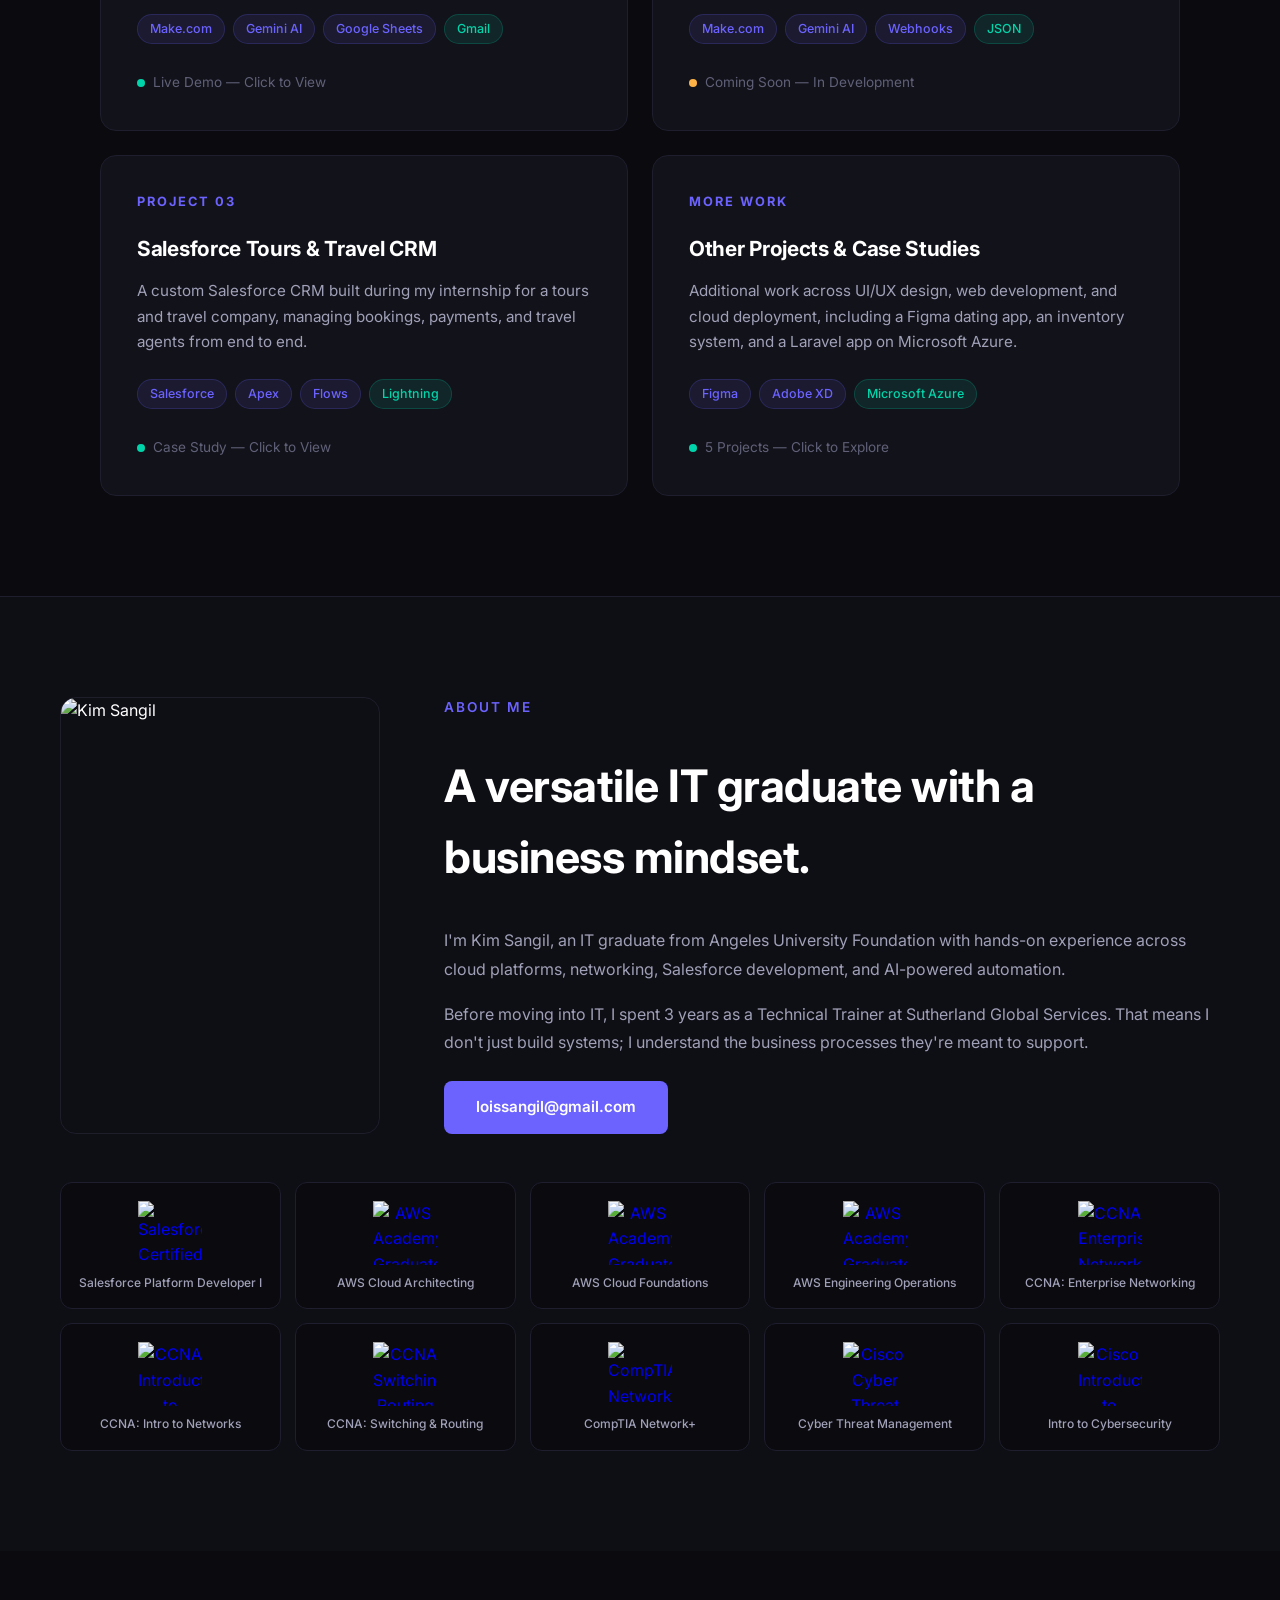
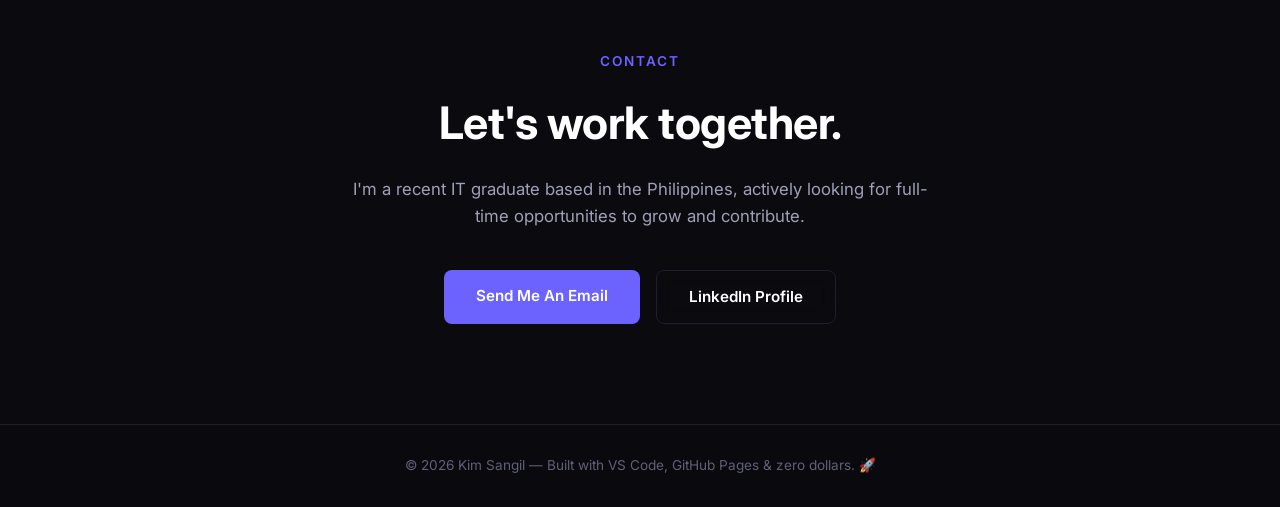
==== commit a0bedb62: "Fixed panel backgrounds" ====
--- a/index.html
+++ b/index.html
@@ -16,6 +16,7 @@
   </head>
   <body>
     <div id="vanta-bg"></div>
+    <div id="bg-overlay"></div>
     <!-- NAV -->
     <nav>
       <div class="nav-logo">Kim Sangil</div>
--- a/css/styles.css
+++ b/css/styles.css
@@ -894,7 +894,7 @@
     height: 800px;
     border-radius: 50%;
     filter: blur(90px);
-    z-index: -2;
+    z-index: -3;
     pointer-events: none;
 }
 
@@ -945,7 +945,18 @@
     left: 0;
     width: 100%;
     height: 100%;
+    z-index: -2;
+}
+
+#bg-overlay {
+    position: fixed;
+    top: 0;
+    left: 0;
+    width: 100%;
+    height: 100%;
+    background: rgba(10, 10, 15, 0.45);
     z-index: -1;
+    pointer-events: none;
 }
 
 .hero-intro {
@@ -961,6 +972,7 @@
     height: 44px;
     border-radius: 50%;
     object-fit: cover;
+    object-position: top;
     border: 2px solid var(--primary);
 }
 
@@ -970,12 +982,3 @@
     font-weight: 500;
 }
 
-.project-hero,
-.demo-section,
-.build-process,
-.contact {
-    background: rgba(10, 10, 15, 0.55);
-    backdrop-filter: blur(10px);
-    border-radius: 24px;
-    border: 1px solid var(--dark-border);
-}
